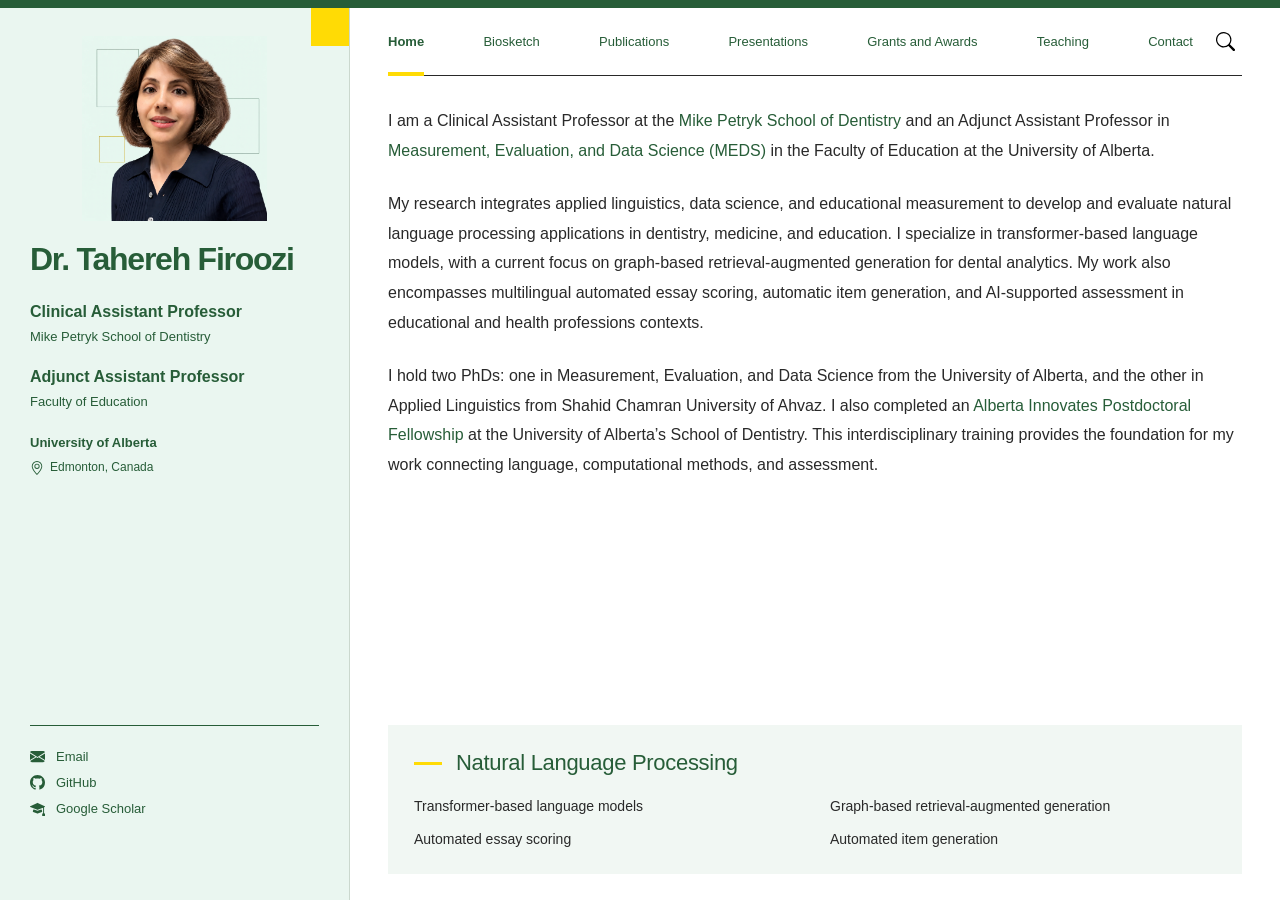
==== index.html @ 253fff88 "Match homepage biography typography to Biosketch and remove NLP abbreviation" ====
<!doctype html><html lang="en-CA"><head><meta charset="utf-8"><meta name="viewport" content="width=device-width, initial-scale=1"><title>Home | Dr. Tahereh Firoozi</title><meta name="description" content="Dr. Tahereh Firoozi researches natural language processing, language models, and educational measurement in dentistry, medicine, and education."><meta name="theme-color" content="#164c48"><meta property="og:type" content="website"><meta property="og:title" content="Home | Dr. Tahereh Firoozi"><meta property="og:description" content="Dr. Tahereh Firoozi researches natural language processing, language models, and educational measurement in dentistry, medicine, and education."><link rel="icon" type="image/svg+xml" href="assets/favicon.svg"><link rel="stylesheet" href="assets/home-bauhaus.css?v=11"><script defer src="assets/home.js?v=6"></script><script type="application/ld+json">{"@context": "https://schema.org", "@type": "Person", "name": "Tahereh Firoozi", "honorificPrefix": "Dr.", "jobTitle": ["Clinical Assistant Professor", "Adjunct Assistant Professor"], "affiliation": {"@type": "CollegeOrUniversity", "name": "University of Alberta"}, "email": "tahereh.firoozi@ualberta.ca", "knowsAbout": ["Natural language processing", "Educational measurement", "Applied linguistics", "Graph-based retrieval-augmented generation", "Automated essay scoring", "Automatic item generation"]}</script></head><body><a class="skip" href="#main">Skip to main content</a><div class="page"><aside class="profile" aria-label="Faculty profile"><div class="profile-main"><img class="portrait" src="assets/portrait-geometric.webp" alt="Portrait of Dr. Tahereh Firoozi"><div class="identity"><h1>Dr. Tahereh Firoozi</h1><div class="positions sidebar-roles"><div class="position-group"><strong class="position-title">Clinical Assistant Professor</strong><div class="position-detail">Mike Petryk School of Dentistry</div></div><div class="position-group"><strong class="position-title">Adjunct Assistant Professor</strong><div class="position-detail">Faculty of Education</div></div><div class="position-university">University of Alberta</div><div class="position-location" style="display:flex;align-items:center;gap:6px;font-size:.8em;font-weight:400;margin-top:8px"><img src="assets/location.svg?v=2" width="14" height="14" alt="" aria-hidden="true"><div>Edmonton, Canada</div></div></div></div></div><nav class="sidebar-contacts" aria-label="Contact and academic profiles"><a href="mailto:tahereh.firoozi@ualberta.ca"><img src="assets/envelope-fill.svg?v=2" alt=""><span>Email</span></a><a href="https://github.com/Tahereh-Firoozi"><img src="assets/github.svg?v=2" alt=""><span>GitHub</span></a><a href="https://scholar.google.com/citations?hl=en&amp;user=uJerP4AAAAAJ"><img src="assets/mortarboard-fill.svg?v=2" alt=""><span>Google Scholar</span></a></nav></aside><div class="content"><header class="header"><button class="menu" aria-controls="main-nav" aria-expanded="false">Menu</button><nav class="navigation" id="main-nav" aria-label="Main navigation"><a href="index.html" aria-current="page">Home</a><a href="biosketch.html">Biosketch</a><a href="publications.html">Publications</a><a href="presentations.html">Presentations</a><a href="grants-awards.html">Grants and Awards</a><a href="teaching.html">Teaching</a><a href="contact.html">Contact</a></nav><button class="search-toggle" aria-label="Search this website" aria-controls="search-panel" aria-expanded="false"><img src="assets/search.svg" alt=""></button></header><section class="search-panel" id="search-panel" hidden><label for="site-search">Search this website</label><input id="site-search" type="search" placeholder="Search publications, teaching, and more" autocomplete="off"><p class="search-status" role="status"></p><ul class="search-results"></ul></section><main class="intro" id="main" tabindex="-1"><p>I am a Clinical Assistant Professor at the <a href="https://www.ualberta.ca/en/school-of-dentistry/index.html">Mike Petryk School of Dentistry</a> and an Adjunct Assistant Professor in <a href="https://www.ualberta.ca/en/education/programs/graduate-programs/measurement-evaluation-and-data-science.html">Measurement, Evaluation, and Data Science (MEDS)</a> in the Faculty of Education at the University of Alberta.</p><p>My research integrates applied linguistics, data science, and educational measurement to develop and evaluate natural language processing applications in dentistry, medicine, and education. I specialize in transformer-based language models, with a current focus on graph-based retrieval-augmented generation for dental analytics. My work also encompasses multilingual automated essay scoring, automatic item generation, and AI-supported assessment in educational and health professions contexts.</p><p>I hold two PhDs: one in Measurement, Evaluation, and Data Science from the University of Alberta, and the other in Applied Linguistics from Shahid Chamran University of Ahvaz. I also completed an <a href="https://albertainnovates.ca/projects/postdoctoral-fellowships-recipients/">Alberta Innovates Postdoctoral Fellowship</a> at the University of Alberta’s School of Dentistry. This interdisciplinary training provides the foundation for my work connecting language, computational methods, and assessment.</p></main><section class="research-focus" aria-labelledby="research-focus-title"><h2 id="research-focus-title">Natural Language Processing</h2><ul class="focus-keywords"><li>Transformer-based language models</li><li>Graph-based retrieval-augmented generation</li><li>Automated essay scoring</li><li>Automated item generation</li></ul></section></div></div></body></html>
---- assets/home-bauhaus.css ----
:root{color-scheme:light;--site-font:Aptos,Arial,sans-serif;--green:#275d38;--gold:#ffdb05;--ink:#292929;--sage:#eaf6f0;--paper:#fafbf8;--line:#cbd8ce}
*{box-sizing:border-box}body{margin:0;background:var(--paper);color:var(--ink);font-family:var(--site-font)}button,input{font-family:var(--site-font)}a{color:var(--green);text-decoration:none}a:hover{color:var(--green)}a:focus-visible,button:focus-visible,input:focus-visible{outline:2px solid var(--green);outline-offset:5px}button{cursor:pointer}[hidden]{display:none!important}.skip{position:absolute;top:-100px;left:20px;background:white;padding:12px;z-index:10}.skip:focus{top:10px}
.page{display:grid;grid-template-columns:280px minmax(0,1fr);min-height:100svh;border-top:8px solid var(--green)}
.profile{position:relative;display:flex;flex-direction:column;background:var(--sage);padding:28px 30px 25px;border-right:1px solid var(--line)}
.profile::before{content:'';position:absolute;top:0;right:0;width:38px;height:38px;background:var(--gold)}
.portrait{display:block;width:min(100%,24svh,185px);height:auto;aspect-ratio:1;object-fit:cover;border-radius:0;margin:0 auto 22px}
.identity h1{font-size:32px;line-height:1.03;letter-spacing:-1.25px;font-weight:600;margin:0 0 25px;color:var(--green)}
.sidebar-roles{font-size:16px;line-height:1.4}.position-group{margin-bottom:19px}.position-title{display:block;font-size:16px;font-weight:600}.position-detail{font-size:13px;margin-top:5px}.position-university{font-size:13px;margin-top:23px}.position-location{font-size:12px!important;margin-top:7px!important}
.sidebar-contacts{display:flex;flex-direction:column;gap:11px;margin-top:22px;padding-top:18px;border-top:1px solid var(--green)}.sidebar-contacts a{display:flex;align-items:center;gap:11px;width:fit-content;text-decoration:none;font-size:13px}.sidebar-contacts a:hover{text-decoration:none}.sidebar-contacts img{width:15px;height:15px}
.content{min-width:0;padding:0 38px 26px;display:flex;flex-direction:column;position:relative;background:#fff}
.header{display:flex;gap:16px;align-items:center;min-height:68px;border-bottom:1px solid var(--ink)}.navigation{display:flex;flex:1;gap:17px;justify-content:space-between;align-items:stretch;align-self:stretch}.navigation a{display:flex;align-items:center;position:relative;text-decoration:none;font-size:13px;white-space:nowrap}.navigation a[aria-current]{font-weight:600}.navigation a[aria-current]::after{content:'';position:absolute;left:0;right:0;bottom:-1px;height:4px;background:var(--gold)}.navigation a:hover{color:var(--green)}.navigation a:not([aria-current]):hover::after{content:'';position:absolute;left:0;right:0;bottom:-1px;height:2px;background:var(--green)}.search-toggle{background:none;border:0;padding:7px}.search-toggle img{display:block;width:19px;height:19px}.menu{display:none}
.intro{padding:30px 0 26px;font-size:17px;font-weight:400;line-height:1.55;letter-spacing:0}.intro p{margin:0 0 21px}.intro p:last-child{margin-bottom:0}.intro a{font-weight:400;text-decoration-color:#809887}
.research-focus{display:grid;grid-template-columns:minmax(215px,.9fr) minmax(0,1.4fr);grid-template-rows:auto 1fr;margin-top:auto;border:1px solid var(--green);position:relative}
.focus-label{grid-column:1;margin:0;background:var(--green);color:#fff;font-size:10px;letter-spacing:.13em;text-transform:uppercase;padding:20px 22px 10px}
.research-focus h2{grid-column:1;grid-row:2;margin:0;padding:0 22px 26px;background:var(--green);color:#fff;font-size:25px;line-height:1.14;font-weight:500;letter-spacing:-.5px;position:relative}
.research-focus h2::after{content:'';position:absolute;right:12px;bottom:12px;height:9px;width:9px;border-radius:50%;background:var(--gold)}
.focus-keywords{grid-column:2;grid-row:1/3;display:grid;grid-template-columns:1fr 1fr;list-style:none;margin:0;padding:0;background:#fff}
.focus-keywords li{font-size:13px;line-height:1.4;padding:34px 17px 15px;position:relative;border-bottom:1px solid var(--line)}.focus-keywords li:nth-child(odd){border-right:1px solid var(--line)}.focus-keywords li:nth-last-child(-n+2){border-bottom:0}.focus-keywords li::before{content:'';position:absolute;left:17px;top:16px;width:8px;height:8px;background:var(--green)}.focus-keywords li:nth-child(2)::before{background:var(--gold);border-radius:50%}.focus-keywords li:nth-child(3)::before{background:transparent;border:2px solid var(--green);border-radius:50%}.focus-keywords li:nth-child(4)::before{background:var(--gold)}
.search-panel{position:absolute;left:38px;right:38px;top:68px;z-index:5;background:white;border:1px solid var(--line);padding:20px;box-shadow:0 8px 20px #0001;max-height:65svh;overflow:auto}.search-panel label{display:block;margin-bottom:10px}.search-panel input{width:100%;font-size:16px;padding:10px;border:1px solid var(--green)}.search-status,.search-results{font-size:14px;line-height:1.6}
@media(min-width:1450px){.page{grid-template-columns:320px minmax(0,1fr)}.profile{padding:38px}.identity h1{font-size:37px}.content{padding-left:54px;padding-right:54px}.intro{padding-top:42px;font-size:18px;max-width:1100px}.research-focus{min-height:185px}.position-title{font-size:18px}.position-detail,.position-university{font-size:14px}.sidebar-contacts a{font-size:14px}}
@media(min-width:701px) and (max-height:740px){.profile{padding-top:22px}.portrait{width:min(100%,21svh);margin-bottom:18px}.identity h1{font-size:29px;margin-bottom:20px}.position-group{margin-bottom:15px}.position-university{margin-top:17px}.sidebar-contacts{margin-top:17px;padding-top:15px;gap:9px}.intro{padding-top:22px;padding-bottom:22px;font-size:16px;line-height:1.5}.intro p{margin-bottom:17px}.focus-label{padding-top:16px}.research-focus h2{font-size:23px}.focus-keywords li{padding-top:29px;padding-bottom:12px}.focus-keywords li::before{top:13px}}
@media(min-width:701px) and (max-width:1100px){.page{grid-template-columns:245px minmax(0,1fr)}.profile{padding-left:24px;padding-right:24px}.content{padding-left:25px;padding-right:25px}.navigation{gap:7px;flex-wrap:wrap;align-content:center;justify-content:flex-start;padding:9px 0}.navigation a{font-size:12px;padding:5px}.header{gap:8px}.research-focus{grid-template-columns:.8fr 1.2fr}.focus-label{padding-left:15px}.research-focus h2{padding-left:15px;font-size:21px}.focus-keywords li{font-size:12px;padding-left:12px;padding-right:10px}.focus-keywords li::before{left:12px}.intro{font-size:15px}.search-panel{left:25px;right:25px}}
@media(max-width:700px){.page{grid-template-columns:1fr;border-top-width:6px}.profile{display:grid;grid-template-columns:95px 1fr;gap:20px;padding:24px;border-right:0;border-bottom:1px solid var(--line)}.profile::before{width:22px;height:22px}.portrait{width:95px;margin:0;align-self:start}.identity h1{font-size:28px;line-height:1.08;margin-bottom:18px;letter-spacing:-.8px}.position-title{font-size:15px}.position-detail{font-size:13px}.position-group{margin-bottom:14px}.position-university{margin-top:14px}.sidebar-contacts{grid-column:1/-1;flex-direction:row;flex-wrap:wrap;margin-top:0;padding-top:15px;gap:15px 22px}.content{padding:0 24px 28px}.header{min-height:55px;flex-wrap:wrap;justify-content:space-between}.menu{display:block;font:inherit;font-size:14px;border:0;padding:16px 0;background:none}.navigation{order:3;flex-basis:100%;flex-direction:column;gap:0;padding-bottom:12px}.navigation a{font-size:15px;padding:10px 0}.navigation a[aria-current]::after{right:auto;width:36px}.js .navigation{display:none}.js .navigation.open{display:flex}.intro{font-size:16px;line-height:1.65;padding:27px 0}.intro p{margin-bottom:22px}.research-focus{grid-template-columns:1fr}.focus-label{grid-column:1;grid-row:1;padding:18px 20px 8px}.research-focus h2{grid-column:1;grid-row:2;padding:0 20px 22px;font-size:25px}.focus-keywords{grid-column:1;grid-row:3}.focus-keywords li{font-size:13px;min-height:85px}.search-panel{left:24px;right:24px;top:55px}}
@media(prefers-reduced-motion:no-preference){a{transition:color .15s ease}.sidebar-contacts a:hover img{transform:translateX(2px)}.sidebar-contacts img{transition:transform .15s ease}}

/* Wider profile column and more breathing room above contact links. */
@media(min-width:701px){.page{grid-template-columns:350px minmax(0,1fr)}.identity h1{white-space:nowrap}.sidebar-contacts{margin-top:46px;padding-top:20px}}
@media(min-width:1450px){.page{grid-template-columns:390px minmax(0,1fr)}}
@media(min-width:701px) and (max-width:1100px){.page{grid-template-columns:330px minmax(0,1fr)}.identity h1{font-size:29px}.content{padding-left:22px;padding-right:22px}.navigation{gap:5px}}
@media(max-width:700px){.sidebar-contacts{margin-top:12px;padding-top:20px}}

/* Short entrance animations keep the academic text easy to read. */
@media(prefers-reduced-motion:no-preference){
 @keyframes soft-arrival{from{opacity:0;transform:translateY(9px)}to{opacity:1;transform:translateY(0)}}
 @keyframes shape-arrival{from{opacity:0;transform:rotate(-90deg) scale(.7)}to{opacity:1;transform:rotate(0) scale(1)}}
 .portrait{animation:soft-arrival .65s ease-out both}
 .identity{animation:soft-arrival .6s ease-out .08s both}
 .sidebar-contacts{animation:soft-arrival .6s ease-out .16s both}
 .intro{animation:soft-arrival .65s ease-out .12s both}
 .profile::before{animation:shape-arrival .8s ease-out .15s both}
 .research-focus{animation:soft-arrival .65s ease-out .22s both}
 .focus-keywords li{animation:soft-arrival .5s ease-out both}
 .focus-keywords li:nth-child(1){animation-delay:.30s}
 .focus-keywords li:nth-child(2){animation-delay:.38s}
 .focus-keywords li:nth-child(3){animation-delay:.46s}
 .focus-keywords li:nth-child(4){animation-delay:.54s}
 .sidebar-contacts a,.navigation a,.search-toggle{transition:color .18s ease,background-color .18s ease,translate .18s ease}
 .sidebar-contacts a:hover,.sidebar-contacts a:focus-visible{translate:3px 0}
 .search-toggle:hover,.search-toggle:focus-visible{background:var(--sage)}
 .focus-keywords li{transition:background-color .25s ease}
 .focus-keywords li:hover{background:#f0f6f1}
 .focus-keywords li::before{transition:transform .3s ease}
 .focus-keywords li:hover::before{transform:rotate(90deg) scale(1.2)}
}
@media(prefers-reduced-motion:reduce){*,*::before,*::after{animation:none!important;transition:none!important}}

/* Match Biosketch biography typography at every screen size. */
.intro{font-family:var(--site-font);font-size:16px;font-weight:400;color:var(--ink);letter-spacing:0;-webkit-font-smoothing:antialiased}
.intro p{font-size:16px;font-weight:400;line-height:1.85;letter-spacing:0;color:var(--ink);margin-bottom:24px}
.intro p:last-child{margin-bottom:0}
@media(max-width:760px){.intro p{line-height:1.8}}

/* Align contacts with the research panel using shared desktop grid rows. */
.position-university{font-weight:700;color:var(--green)}
.profile-main{display:contents}
@media(min-width:701px){
 .page{grid-template-rows:auto minmax(min-content,1fr) auto}
 .profile,.content{grid-row:1/4;display:grid;grid-template-rows:subgrid}
 .profile{grid-column:1;padding-bottom:26px}
 .content{grid-column:2}
 .profile-main{display:block;grid-row:1/3;padding-bottom:28px}
 .sidebar-contacts{grid-row:3;align-self:start;margin-top:0;padding-top:0;border-top:0}
 .header{grid-row:1}
 .intro{grid-row:2}
 .research-focus{grid-row:3;margin-top:0}
}

/* Unified sidebar color and aligned contact separator/heading. */
.profile{color:var(--green)}
@media(min-width:701px){
 .page{--focus-label-height:44px}
 .research-focus{grid-template-rows:var(--focus-label-height) 1fr}
 .focus-label{line-height:14px}
 .sidebar-contacts{border-top:1px solid var(--green);padding-top:var(--focus-label-height)}
}
@media(min-width:701px) and (max-height:740px){
 .page{--focus-label-height:40px}
}

/* Open, minimalist research focus section. */
.research-focus{
 display:block;min-height:0;border:0;background:#f1f7f3;padding:24px 26px;
}
.research-focus h2{
 display:flex;align-items:center;gap:14px;margin:0 0 18px;padding:0;
 background:none;color:var(--green);font-size:22px;line-height:1.3;
 font-weight:500;letter-spacing:-.3px;
}
.research-focus h2::before{
 content:"";display:block;width:28px;height:3px;flex:0 0 28px;background:var(--gold);
}
.research-focus h2::after,.focus-keywords li::before{content:none}
.focus-keywords{
 display:grid;grid-template-columns:1fr 1fr;gap:12px 30px;padding:0;margin:0;background:none;
}
.focus-keywords li,.focus-keywords li:nth-child(odd){
 padding:0;min-height:0;border:0;font-size:14px;font-weight:400;
 line-height:1.5;color:var(--ink);background:none;animation:none;
}
.focus-keywords li:hover{background:none}
@media(min-width:701px){.sidebar-contacts{padding-top:23px}}
@media(max-width:700px){
 .research-focus{padding:22px 20px}
 .research-focus h2{font-size:21px;gap:12px}
 .focus-keywords{gap:12px 20px}
}
@media(max-width:480px){.focus-keywords{grid-template-columns:1fr}}
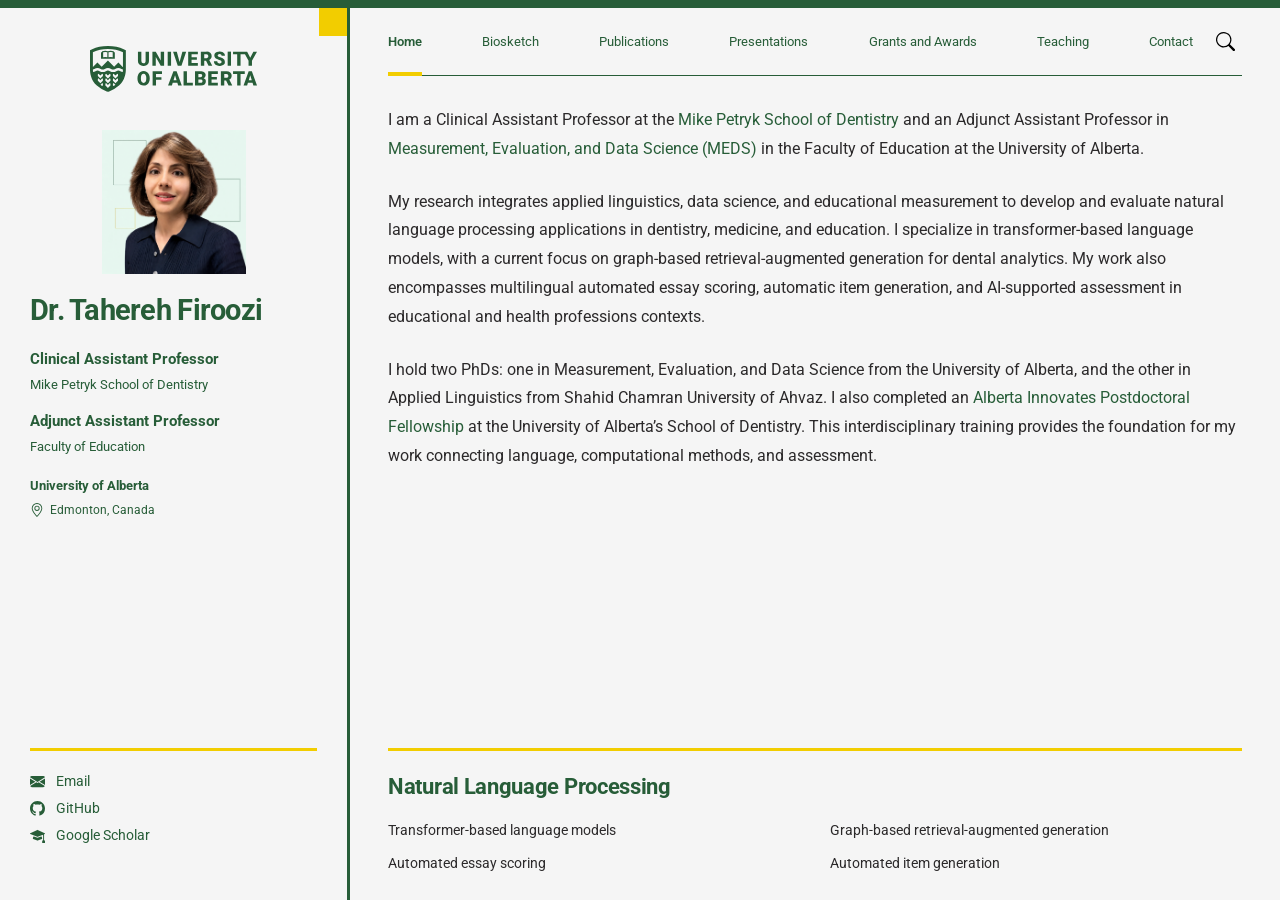
==== commit 8807c520: "Align all pages with U of A 2025/26 visual identity while preserving Bauhaus layout" ====
--- a/index.html
+++ b/index.html
@@ -1 +1 @@
-<!doctype html><html lang="en-CA"><head><meta charset="utf-8"><meta name="viewport" content="width=device-width, initial-scale=1"><title>Home | Dr. Tahereh Firoozi</title><meta name="description" content="Dr. Tahereh Firoozi researches natural language processing, language models, and educational measurement in dentistry, medicine, and education."><meta name="theme-color" content="#164c48"><meta property="og:type" content="website"><meta property="og:title" content="Home | Dr. Tahereh Firoozi"><meta property="og:description" content="Dr. Tahereh Firoozi researches natural language processing, language models, and educational measurement in dentistry, medicine, and education."><link rel="icon" type="image/svg+xml" href="assets/favicon.svg"><link rel="stylesheet" href="assets/home-bauhaus.css?v=11"><script defer src="assets/home.js?v=6"></script><script type="application/ld+json">{"@context": "https://schema.org", "@type": "Person", "name": "Tahereh Firoozi", "honorificPrefix": "Dr.", "jobTitle": ["Clinical Assistant Professor", "Adjunct Assistant Professor"], "affiliation": {"@type": "CollegeOrUniversity", "name": "University of Alberta"}, "email": "tahereh.firoozi@ualberta.ca", "knowsAbout": ["Natural language processing", "Educational measurement", "Applied linguistics", "Graph-based retrieval-augmented generation", "Automated essay scoring", "Automatic item generation"]}</script></head><body><a class="skip" href="#main">Skip to main content</a><div class="page"><aside class="profile" aria-label="Faculty profile"><div class="profile-main"><img class="portrait" src="assets/portrait-geometric.webp" alt="Portrait of Dr. Tahereh Firoozi"><div class="identity"><h1>Dr. Tahereh Firoozi</h1><div class="positions sidebar-roles"><div class="position-group"><strong class="position-title">Clinical Assistant Professor</strong><div class="position-detail">Mike Petryk School of Dentistry</div></div><div class="position-group"><strong class="position-title">Adjunct Assistant Professor</strong><div class="position-detail">Faculty of Education</div></div><div class="position-university">University of Alberta</div><div class="position-location" style="display:flex;align-items:center;gap:6px;font-size:.8em;font-weight:400;margin-top:8px"><img src="assets/location.svg?v=2" width="14" height="14" alt="" aria-hidden="true"><div>Edmonton, Canada</div></div></div></div></div><nav class="sidebar-contacts" aria-label="Contact and academic profiles"><a href="mailto:tahereh.firoozi@ualberta.ca"><img src="assets/envelope-fill.svg?v=2" alt=""><span>Email</span></a><a href="https://github.com/Tahereh-Firoozi"><img src="assets/github.svg?v=2" alt=""><span>GitHub</span></a><a href="https://scholar.google.com/citations?hl=en&amp;user=uJerP4AAAAAJ"><img src="assets/mortarboard-fill.svg?v=2" alt=""><span>Google Scholar</span></a></nav></aside><div class="content"><header class="header"><button class="menu" aria-controls="main-nav" aria-expanded="false">Menu</button><nav class="navigation" id="main-nav" aria-label="Main navigation"><a href="index.html" aria-current="page">Home</a><a href="biosketch.html">Biosketch</a><a href="publications.html">Publications</a><a href="presentations.html">Presentations</a><a href="grants-awards.html">Grants and Awards</a><a href="teaching.html">Teaching</a><a href="contact.html">Contact</a></nav><button class="search-toggle" aria-label="Search this website" aria-controls="search-panel" aria-expanded="false"><img src="assets/search.svg" alt=""></button></header><section class="search-panel" id="search-panel" hidden><label for="site-search">Search this website</label><input id="site-search" type="search" placeholder="Search publications, teaching, and more" autocomplete="off"><p class="search-status" role="status"></p><ul class="search-results"></ul></section><main class="intro" id="main" tabindex="-1"><p>I am a Clinical Assistant Professor at the <a href="https://www.ualberta.ca/en/school-of-dentistry/index.html">Mike Petryk School of Dentistry</a> and an Adjunct Assistant Professor in <a href="https://www.ualberta.ca/en/education/programs/graduate-programs/measurement-evaluation-and-data-science.html">Measurement, Evaluation, and Data Science (MEDS)</a> in the Faculty of Education at the University of Alberta.</p><p>My research integrates applied linguistics, data science, and educational measurement to develop and evaluate natural language processing applications in dentistry, medicine, and education. I specialize in transformer-based language models, with a current focus on graph-based retrieval-augmented generation for dental analytics. My work also encompasses multilingual automated essay scoring, automatic item generation, and AI-supported assessment in educational and health professions contexts.</p><p>I hold two PhDs: one in Measurement, Evaluation, and Data Science from the University of Alberta, and the other in Applied Linguistics from Shahid Chamran University of Ahvaz. I also completed an <a href="https://albertainnovates.ca/projects/postdoctoral-fellowships-recipients/">Alberta Innovates Postdoctoral Fellowship</a> at the University of Alberta’s School of Dentistry. This interdisciplinary training provides the foundation for my work connecting language, computational methods, and assessment.</p></main><section class="research-focus" aria-labelledby="research-focus-title"><h2 id="research-focus-title">Natural Language Processing</h2><ul class="focus-keywords"><li>Transformer-based language models</li><li>Graph-based retrieval-augmented generation</li><li>Automated essay scoring</li><li>Automated item generation</li></ul></section></div></div></body></html>+<!doctype html><html lang="en-CA"><head><meta charset="utf-8"><meta name="viewport" content="width=device-width, initial-scale=1"><title>Home | Dr. Tahereh Firoozi</title><meta name="description" content="Dr. Tahereh Firoozi researches natural language processing, language models, and educational measurement in dentistry, medicine, and education."><meta name="theme-color" content="#275D38"><meta property="og:type" content="website"><meta property="og:title" content="Home | Dr. Tahereh Firoozi"><meta property="og:description" content="Dr. Tahereh Firoozi researches natural language processing, language models, and educational measurement in dentistry, medicine, and education."><link rel="icon" type="image/svg+xml" href="assets/favicon.svg"><link rel="stylesheet" href="assets/home-bauhaus.css?v=12"><script defer src="assets/home.js?v=6"></script><script type="application/ld+json">{"@context": "https://schema.org", "@type": "Person", "name": "Tahereh Firoozi", "honorificPrefix": "Dr.", "jobTitle": ["Clinical Assistant Professor", "Adjunct Assistant Professor"], "affiliation": {"@type": "CollegeOrUniversity", "name": "University of Alberta"}, "email": "tahereh.firoozi@ualberta.ca", "knowsAbout": ["Natural language processing", "Educational measurement", "Applied linguistics", "Graph-based retrieval-augmented generation", "Automated essay scoring", "Automatic item generation"]}</script><link rel="stylesheet" href="assets/typography.css?v=2"><link rel="stylesheet" href="assets/accents.css?v=1"><link rel="preload" href="assets/fonts/roboto-400.woff2" as="font" type="font/woff2" crossorigin><link rel="stylesheet" href="assets/ualberta-brand.css?v=1"></head><body><a class="skip" href="#main">Skip to main content</a><div class="page"><aside class="profile" aria-label="Faculty profile"><div class="profile-main"><a class="university-mark" href="https://www.ualberta.ca/en/index.html" aria-label="University of Alberta"><img src="assets/ualberta-logo-green.svg" width="168" height="46" alt="University of Alberta"></a><img class="portrait" src="assets/portrait-geometric.webp" alt="Portrait of Dr. Tahereh Firoozi"><div class="identity"><h1>Dr. Tahereh Firoozi</h1><div class="positions sidebar-roles"><div class="position-group"><strong class="position-title">Clinical Assistant Professor</strong><div class="position-detail">Mike Petryk School of Dentistry</div></div><div class="position-group"><strong class="position-title">Adjunct Assistant Professor</strong><div class="position-detail">Faculty of Education</div></div><div class="position-university">University of Alberta</div><div class="position-location" style="display:flex;align-items:center;gap:6px;font-size:.8em;font-weight:400;margin-top:8px"><img src="assets/location.svg?v=2" width="14" height="14" alt="" aria-hidden="true"><div>Edmonton, Canada</div></div></div></div></div><nav class="sidebar-contacts" aria-label="Contact and academic profiles"><a href="mailto:tahereh.firoozi@ualberta.ca"><img src="assets/envelope-fill.svg?v=2" alt=""><span>Email</span></a><a href="https://github.com/Tahereh-Firoozi"><img src="assets/github.svg?v=2" alt=""><span>GitHub</span></a><a href="https://scholar.google.com/citations?hl=en&amp;user=uJerP4AAAAAJ"><img src="assets/mortarboard-fill.svg?v=2" alt=""><span>Google Scholar</span></a></nav></aside><div class="content"><header class="header"><button class="menu" aria-controls="main-nav" aria-expanded="false">Menu</button><nav class="navigation" id="main-nav" aria-label="Main navigation"><a href="index.html" aria-current="page">Home</a><a href="biosketch.html">Biosketch</a><a href="publications.html">Publications</a><a href="presentations.html">Presentations</a><a href="grants-awards.html">Grants and Awards</a><a href="teaching.html">Teaching</a><a href="contact.html">Contact</a></nav><button class="search-toggle" aria-label="Search this website" aria-controls="search-panel" aria-expanded="false"><img src="assets/search.svg" alt=""></button></header><section class="search-panel" id="search-panel" hidden><label for="site-search">Search this website</label><input id="site-search" type="search" placeholder="Search publications, teaching, and more" autocomplete="off"><p class="search-status" role="status"></p><ul class="search-results"></ul></section><main class="intro" id="main" tabindex="-1"><p>I am a Clinical Assistant Professor at the <a href="https://www.ualberta.ca/en/school-of-dentistry/index.html">Mike Petryk School of Dentistry</a> and an Adjunct Assistant Professor in <a href="https://www.ualberta.ca/en/education/programs/graduate-programs/measurement-evaluation-and-data-science.html">Measurement, Evaluation, and Data Science (MEDS)</a> in the Faculty of Education at the University of Alberta.</p><p>My research integrates applied linguistics, data science, and educational measurement to develop and evaluate natural language processing applications in dentistry, medicine, and education. I specialize in transformer-based language models, with a current focus on graph-based retrieval-augmented generation for dental analytics. My work also encompasses multilingual automated essay scoring, automatic item generation, and AI-supported assessment in educational and health professions contexts.</p><p>I hold two PhDs: one in Measurement, Evaluation, and Data Science from the University of Alberta, and the other in Applied Linguistics from Shahid Chamran University of Ahvaz. I also completed an <a href="https://albertainnovates.ca/projects/postdoctoral-fellowships-recipients/">Alberta Innovates Postdoctoral Fellowship</a> at the University of Alberta’s School of Dentistry. This interdisciplinary training provides the foundation for my work connecting language, computational methods, and assessment.</p></main><section class="research-focus" aria-labelledby="research-focus-title"><h2 id="research-focus-title">Natural Language Processing</h2><ul class="focus-keywords"><li>Transformer-based language models</li><li>Graph-based retrieval-augmented generation</li><li>Automated essay scoring</li><li>Automated item generation</li></ul></section></div></div></body></html>
--- a/assets/home-bauhaus.css
+++ b/assets/home-bauhaus.css
@@ -1,5 +1,5 @@
-:root{color-scheme:light;--site-font:Aptos,Arial,sans-serif;--green:#275d38;--gold:#ffdb05;--ink:#292929;--sage:#eaf6f0;--paper:#fafbf8;--line:#cbd8ce}
-*{box-sizing:border-box}body{margin:0;background:var(--paper);color:var(--ink);font-family:var(--site-font)}button,input{font-family:var(--site-font)}a{color:var(--green);text-decoration:none}a:hover{color:var(--green)}a:focus-visible,button:focus-visible,input:focus-visible{outline:2px solid var(--green);outline-offset:5px}button{cursor:pointer}[hidden]{display:none!important}.skip{position:absolute;top:-100px;left:20px;background:white;padding:12px;z-index:10}.skip:focus{top:10px}
+:root{color-scheme:light;--site-font:Aptos,Arial,sans-serif;--green:#275d38;--gold:#F2CD00;--ink:#2B292A;--sage:#F5F5F5;--paper:#F5F5F5;--line:#b6b6b6}
+*{box-sizing:border-box}body{margin:0;background:var(--paper);color:var(--ink);font-family:var(--site-font)}button,input{font-family:var(--site-font)}a{color:var(--green);text-decoration:none}a:hover{color:var(--green)}a:focus-visible,button:focus-visible,input:focus-visible{outline:2px solid var(--green);outline-offset:5px}button{cursor:pointer}[hidden]{display:none!important}.skip{position:absolute;top:-100px;left:20px;background:#F5F5F5;padding:12px;z-index:10}.skip:focus{top:10px}
 .page{display:grid;grid-template-columns:280px minmax(0,1fr);min-height:100svh;border-top:8px solid var(--green)}
 .profile{position:relative;display:flex;flex-direction:column;background:var(--sage);padding:28px 30px 25px;border-right:1px solid var(--line)}
 .profile::before{content:'';position:absolute;top:0;right:0;width:38px;height:38px;background:var(--gold)}
@@ -7,16 +7,16 @@
 .identity h1{font-size:32px;line-height:1.03;letter-spacing:-1.25px;font-weight:600;margin:0 0 25px;color:var(--green)}
 .sidebar-roles{font-size:16px;line-height:1.4}.position-group{margin-bottom:19px}.position-title{display:block;font-size:16px;font-weight:600}.position-detail{font-size:13px;margin-top:5px}.position-university{font-size:13px;margin-top:23px}.position-location{font-size:12px!important;margin-top:7px!important}
 .sidebar-contacts{display:flex;flex-direction:column;gap:11px;margin-top:22px;padding-top:18px;border-top:1px solid var(--green)}.sidebar-contacts a{display:flex;align-items:center;gap:11px;width:fit-content;text-decoration:none;font-size:13px}.sidebar-contacts a:hover{text-decoration:none}.sidebar-contacts img{width:15px;height:15px}
-.content{min-width:0;padding:0 38px 26px;display:flex;flex-direction:column;position:relative;background:#fff}
-.header{display:flex;gap:16px;align-items:center;min-height:68px;border-bottom:1px solid var(--ink)}.navigation{display:flex;flex:1;gap:17px;justify-content:space-between;align-items:stretch;align-self:stretch}.navigation a{display:flex;align-items:center;position:relative;text-decoration:none;font-size:13px;white-space:nowrap}.navigation a[aria-current]{font-weight:600}.navigation a[aria-current]::after{content:'';position:absolute;left:0;right:0;bottom:-1px;height:4px;background:var(--gold)}.navigation a:hover{color:var(--green)}.navigation a:not([aria-current]):hover::after{content:'';position:absolute;left:0;right:0;bottom:-1px;height:2px;background:var(--green)}.search-toggle{background:none;border:0;padding:7px}.search-toggle img{display:block;width:19px;height:19px}.menu{display:none}
+.content{min-width:0;padding:0 38px 26px;display:flex;flex-direction:column;position:relative;background:#F5F5F5}
+.header{display:flex;gap:16px;align-items:center;min-height:68px;border-bottom:1px solid var(--ink)}.navigation{display:flex;flex:1;gap:17px;justify-content:space-between;align-items:stretch;align-self:stretch}.navigation a{display:flex;align-items:center;position:relative;text-decoration:none;font-size:13px;#F5F5F5-space:nowrap}.navigation a[aria-current]{font-weight:600}.navigation a[aria-current]::after{content:'';position:absolute;left:0;right:0;bottom:-1px;height:4px;background:var(--gold)}.navigation a:hover{color:var(--green)}.navigation a:not([aria-current]):hover::after{content:'';position:absolute;left:0;right:0;bottom:-1px;height:2px;background:var(--green)}.search-toggle{background:none;border:0;padding:7px}.search-toggle img{display:block;width:19px;height:19px}.menu{display:none}
 .intro{padding:30px 0 26px;font-size:17px;font-weight:400;line-height:1.55;letter-spacing:0}.intro p{margin:0 0 21px}.intro p:last-child{margin-bottom:0}.intro a{font-weight:400;text-decoration-color:#809887}
 .research-focus{display:grid;grid-template-columns:minmax(215px,.9fr) minmax(0,1.4fr);grid-template-rows:auto 1fr;margin-top:auto;border:1px solid var(--green);position:relative}
-.focus-label{grid-column:1;margin:0;background:var(--green);color:#fff;font-size:10px;letter-spacing:.13em;text-transform:uppercase;padding:20px 22px 10px}
-.research-focus h2{grid-column:1;grid-row:2;margin:0;padding:0 22px 26px;background:var(--green);color:#fff;font-size:25px;line-height:1.14;font-weight:500;letter-spacing:-.5px;position:relative}
+.focus-label{grid-column:1;margin:0;background:var(--green);color:#F5F5F5;font-size:10px;letter-spacing:.13em;text-transform:uppercase;padding:20px 22px 10px}
+.research-focus h2{grid-column:1;grid-row:2;margin:0;padding:0 22px 26px;background:var(--green);color:#F5F5F5;font-size:25px;line-height:1.14;font-weight:500;letter-spacing:-.5px;position:relative}
 .research-focus h2::after{content:'';position:absolute;right:12px;bottom:12px;height:9px;width:9px;border-radius:50%;background:var(--gold)}
-.focus-keywords{grid-column:2;grid-row:1/3;display:grid;grid-template-columns:1fr 1fr;list-style:none;margin:0;padding:0;background:#fff}
+.focus-keywords{grid-column:2;grid-row:1/3;display:grid;grid-template-columns:1fr 1fr;list-style:none;margin:0;padding:0;background:#F5F5F5}
 .focus-keywords li{font-size:13px;line-height:1.4;padding:34px 17px 15px;position:relative;border-bottom:1px solid var(--line)}.focus-keywords li:nth-child(odd){border-right:1px solid var(--line)}.focus-keywords li:nth-last-child(-n+2){border-bottom:0}.focus-keywords li::before{content:'';position:absolute;left:17px;top:16px;width:8px;height:8px;background:var(--green)}.focus-keywords li:nth-child(2)::before{background:var(--gold);border-radius:50%}.focus-keywords li:nth-child(3)::before{background:transparent;border:2px solid var(--green);border-radius:50%}.focus-keywords li:nth-child(4)::before{background:var(--gold)}
-.search-panel{position:absolute;left:38px;right:38px;top:68px;z-index:5;background:white;border:1px solid var(--line);padding:20px;box-shadow:0 8px 20px #0001;max-height:65svh;overflow:auto}.search-panel label{display:block;margin-bottom:10px}.search-panel input{width:100%;font-size:16px;padding:10px;border:1px solid var(--green)}.search-status,.search-results{font-size:14px;line-height:1.6}
+.search-panel{position:absolute;left:38px;right:38px;top:68px;z-index:5;background:#F5F5F5;border:1px solid var(--line);padding:20px;box-shadow:0 8px 20px #0001;max-height:65svh;overflow:auto}.search-panel label{display:block;margin-bottom:10px}.search-panel input{width:100%;font-size:16px;padding:10px;border:1px solid var(--green)}.search-status,.search-results{font-size:14px;line-height:1.6}
 @media(min-width:1450px){.page{grid-template-columns:320px minmax(0,1fr)}.profile{padding:38px}.identity h1{font-size:37px}.content{padding-left:54px;padding-right:54px}.intro{padding-top:42px;font-size:18px;max-width:1100px}.research-focus{min-height:185px}.position-title{font-size:18px}.position-detail,.position-university{font-size:14px}.sidebar-contacts a{font-size:14px}}
 @media(min-width:701px) and (max-height:740px){.profile{padding-top:22px}.portrait{width:min(100%,21svh);margin-bottom:18px}.identity h1{font-size:29px;margin-bottom:20px}.position-group{margin-bottom:15px}.position-university{margin-top:17px}.sidebar-contacts{margin-top:17px;padding-top:15px;gap:9px}.intro{padding-top:22px;padding-bottom:22px;font-size:16px;line-height:1.5}.intro p{margin-bottom:17px}.focus-label{padding-top:16px}.research-focus h2{font-size:23px}.focus-keywords li{padding-top:29px;padding-bottom:12px}.focus-keywords li::before{top:13px}}
 @media(min-width:701px) and (max-width:1100px){.page{grid-template-columns:245px minmax(0,1fr)}.profile{padding-left:24px;padding-right:24px}.content{padding-left:25px;padding-right:25px}.navigation{gap:7px;flex-wrap:wrap;align-content:center;justify-content:flex-start;padding:9px 0}.navigation a{font-size:12px;padding:5px}.header{gap:8px}.research-focus{grid-template-columns:.8fr 1.2fr}.focus-label{padding-left:15px}.research-focus h2{padding-left:15px;font-size:21px}.focus-keywords li{font-size:12px;padding-left:12px;padding-right:10px}.focus-keywords li::before{left:12px}.intro{font-size:15px}.search-panel{left:25px;right:25px}}
@@ -24,7 +24,7 @@
 @media(prefers-reduced-motion:no-preference){a{transition:color .15s ease}.sidebar-contacts a:hover img{transform:translateX(2px)}.sidebar-contacts img{transition:transform .15s ease}}
 
 /* Wider profile column and more breathing room above contact links. */
-@media(min-width:701px){.page{grid-template-columns:350px minmax(0,1fr)}.identity h1{white-space:nowrap}.sidebar-contacts{margin-top:46px;padding-top:20px}}
+@media(min-width:701px){.page{grid-template-columns:350px minmax(0,1fr)}.identity h1{#F5F5F5-space:nowrap}.sidebar-contacts{margin-top:46px;padding-top:20px}}
 @media(min-width:1450px){.page{grid-template-columns:390px minmax(0,1fr)}}
 @media(min-width:701px) and (max-width:1100px){.page{grid-template-columns:330px minmax(0,1fr)}.identity h1{font-size:29px}.content{padding-left:22px;padding-right:22px}.navigation{gap:5px}}
 @media(max-width:700px){.sidebar-contacts{margin-top:12px;padding-top:20px}}
@@ -48,7 +48,7 @@
  .sidebar-contacts a:hover,.sidebar-contacts a:focus-visible{translate:3px 0}
  .search-toggle:hover,.search-toggle:focus-visible{background:var(--sage)}
  .focus-keywords li{transition:background-color .25s ease}
- .focus-keywords li:hover{background:#f0f6f1}
+ .focus-keywords li:hover{background:#F5F5F5}
  .focus-keywords li::before{transition:transform .3s ease}
  .focus-keywords li:hover::before{transform:rotate(90deg) scale(1.2)}
 }
@@ -89,7 +89,7 @@
 
 /* Open, minimalist research focus section. */
 .research-focus{
- display:block;min-height:0;border:0;background:#f1f7f3;padding:24px 26px;
+ display:block;min-height:0;border:0;background:#F5F5F5;padding:24px 26px;
 }
 .research-focus h2{
  display:flex;align-items:center;gap:14px;margin:0 0 18px;padding:0;
--- a/assets/typography.css
+++ b/assets/typography.css
@@ -0,0 +1,9 @@
+@font-face{font-family:Roboto;font-style:italic;font-weight:400;font-display:swap;src:url("fonts/roboto-400-italic.woff2") format("woff2")}
+@font-face{font-family:Roboto;font-style:normal;font-weight:400;font-display:swap;src:url("fonts/roboto-400.woff2") format("woff2")}
+@font-face{font-family:Roboto;font-style:normal;font-weight:500;font-display:swap;src:url("fonts/roboto-500.woff2") format("woff2")}
+@font-face{font-family:Roboto;font-style:normal;font-weight:600;font-display:swap;src:url("fonts/roboto-600.woff2") format("woff2")}
+@font-face{font-family:Roboto;font-style:normal;font-weight:700;font-display:swap;src:url("fonts/roboto-700.woff2") format("woff2")}
+@font-face{font-family:Roboto;font-style:normal;font-weight:900;font-display:swap;src:url("fonts/roboto-900.woff2") format("woff2")}
+:root{--site-font:Roboto,Arial,sans-serif}
+html body,body *,body *::before,body *::after{font-family:var(--site-font)!important}
+body{-webkit-font-smoothing:antialiased}
--- a/assets/accents.css
+++ b/assets/accents.css
@@ -0,0 +1,21 @@
+/* Geometric page accents: a quiet turn on arrival, without moving content. */
+.profile::before,.page-intro::after,.brand-monogram::after{
+ transform-origin:center;
+ pointer-events:none;
+}
+@media(prefers-reduced-motion:no-preference){
+ @keyframes accent-turn{
+  0%,12%{transform:rotate(0deg) scale(1)}
+  38%{transform:rotate(90deg) scale(.68);border-radius:18%}
+  62%{transform:rotate(180deg) scale(.68);border-radius:18%}
+  88%,100%{transform:rotate(180deg) scale(1);border-radius:0}
+ }
+ .profile::before,.page-intro::after{animation:accent-turn 4.8s ease-in-out both}
+ .brand-monogram::after{animation:accent-turn 4.8s ease-in-out both}
+}
+@media(prefers-reduced-motion:reduce){
+ .profile::before,.page-intro::after,.brand-monogram::after{animation:none!important;transform:none}
+}
+@media print{
+ .profile::before,.page-intro::after,.brand-monogram::after{animation:none!important;transform:none}
+}
--- a/assets/ualberta-brand.css
+++ b/assets/ualberta-brand.css
@@ -0,0 +1,128 @@
+/* University of Alberta 2025/26 identity, in the established Bauhaus layout. */
+:root{--site-font:Roboto,Arial,sans-serif;--green:#275D38;--accent:#275D38;--gold:#F2CD00;--ink:#2B292A;--text:#2B292A;--muted:#2B292A;--paper:#F5F5F5;--white:#F5F5F5;--sage:#F5F5F5;--soft:#F5F5F5;--accent-light:#F5F5F5;--line:#b6b6b6}
+body,.content,.site-header{background:var(--paper);color:var(--ink)}
+a{color:var(--green)}
+a:focus-visible,button:focus-visible,input:focus-visible,select:focus-visible{outline:2px solid var(--green);outline-offset:4px}
+h1,h2,h3{letter-spacing:-.02em}
+.university-mark{display:block;flex-shrink:0;width:max-content;line-height:0}
+.university-mark img{display:block;width:168px;height:auto;max-width:none;object-fit:contain;animation:none!important;transform:none!important;filter:none!important}
+.profile{background:var(--paper);border-right:3px solid var(--green);padding-top:38px}
+.profile-main>.university-mark{margin:0 auto 38px}
+.profile::before{width:28px;height:28px}
+.portrait{width:144px;margin-bottom:20px}
+.identity h1{font-size:29px;line-height:1.14;letter-spacing:-.025em;font-weight:700;margin-bottom:22px}
+.position-title{font-weight:700;font-size:15px}
+.position-detail{font-size:13px;line-height:1.5}
+.position-group{margin-bottom:17px}
+.position-university{margin-top:20px;font-size:13px}
+.profile-main{padding-bottom:28px}
+.intro{padding-top:30px;padding-bottom:30px}
+.intro p,.prose p,.prose p.prose-lead{font-size:16px;font-weight:400;line-height:1.8;letter-spacing:0;color:var(--ink)}
+.intro p{margin-bottom:24px}
+.intro p:last-child{margin-bottom:0}
+.intro a,.prose a{color:var(--green);font-weight:400}
+.intro a:hover,.prose a:hover{box-shadow:0 2px 0 var(--gold)}
+.header{border-bottom:1px solid var(--green)}
+.navigation a{font-size:13px;color:var(--green)}
+.research-focus{background:var(--paper);border-top:3px solid var(--gold);padding:22px 0 0}
+.research-focus h2{font-size:22px;font-weight:700;margin-bottom:18px}
+.research-focus h2::before{display:none}
+.focus-keywords{gap:12px 30px}
+.focus-keywords li{font-size:14px;line-height:1.5;color:var(--ink)}
+.sidebar-contacts{border-top:3px solid var(--gold)}
+.sidebar-contacts a{font-size:14px}
+.search-panel{background:var(--paper);box-shadow:none;border:2px solid var(--green)}
+.search-panel input,.filter-field input,.filter-field select{background:var(--paper)}
+
+/* The logo has its own clear-space area, separate from the personal name and navigation. */
+.top-rule{height:6px;background:var(--green)}
+.header-inner{min-height:128px;gap:40px;align-items:center}
+.header-inner>.university-mark{margin:38px 0 38px 38px}
+.site-identity{flex:1;min-width:0;display:flex;flex-direction:column;gap:14px;padding:18px 0}
+.brand{width:fit-content}
+.brand-name{font-size:18px;font-weight:700;letter-spacing:-.02em;color:var(--green)}
+.main-nav{gap:22px;align-self:stretch}
+.main-nav a{font-size:13px;color:var(--green);min-height:38px}
+.main-nav a[aria-current=page]{font-weight:700}
+.main-nav a[aria-current=page]::after{background:var(--gold);height:3px}
+.page-intro{background:var(--green);border:0;margin:32px 0 40px;padding:30px 36px 32px}
+.page-intro h1{color:var(--paper);font-size:44px;font-weight:700;line-height:1.12;letter-spacing:-.025em;margin-bottom:0}
+.page-intro>p{color:var(--paper);font-size:16px;line-height:1.6;margin-top:16px}
+.page-intro::after{background:var(--gold);width:30px;height:30px}
+.section-heading h2{font-size:28px;font-weight:700}
+.bio-aside{background:var(--paper);border-top:3px solid var(--gold);border-left:1px solid var(--line);padding:24px}
+.timeline-date,.eyebrow{color:var(--green)}
+.timeline h3{font-weight:700;font-size:15px}
+.timeline p{color:var(--ink);font-size:14px}
+.filterbar{background:var(--paper);border:1px solid var(--line);border-top:3px solid var(--green);padding:20px}
+.filter-field>span{font-size:12px;color:var(--ink)}
+.filter-field input,.filter-field select{font-size:14px;border-color:var(--green)}
+.year-group{border-top-color:var(--green)}
+.year-label{font-weight:700;color:var(--green)}
+.record h3{font-size:22px;line-height:1.4;font-weight:500}
+.authors,.venue{font-size:14px;color:var(--ink)}
+.badge{background:var(--paper);color:var(--green);border:1px solid var(--green);font-size:11px}
+.badge-status{background:var(--gold);border-color:var(--gold);color:var(--ink)}
+.jump-links a{background:var(--paper);border:1px solid var(--green);border-radius:0;color:var(--green);font-size:14px}
+.jump-links a:hover{background:var(--gold);color:var(--ink)}
+.course-card{background:var(--paper);border:1px solid var(--line);border-top:3px solid var(--green)}
+.course-card:nth-child(even){border-top-color:var(--gold)}
+.course-card h3,.workshop h3{font-weight:500;font-size:23px;line-height:1.35}
+.course-meta{font-size:13px;color:var(--ink)}
+.course-card>p,.workshop>p:last-child{font-size:15px;line-height:1.7}
+.grant-body h3{font-size:22px;font-weight:500}
+.grant-amount,.award-amount{font-size:13px;font-weight:400;color:var(--green)}
+.contact-card{background:var(--paper);border:1px solid var(--line);border-top:3px solid var(--gold)}
+.contact-grid h2{font-weight:700}
+.contact-send{border-radius:0}
+.contact-send:hover{background:var(--gold);color:var(--ink)}
+.contact-profiles>div{font-size:15px}
+.contact-roles p{font-size:14px;color:var(--ink)}
+.button{background:var(--green);color:var(--paper);border-color:var(--green)}
+.button:hover{background:var(--gold);color:var(--ink);border-color:var(--gold)}
+.button-secondary{background:var(--paper);color:var(--green)}
+.site-footer{background:var(--paper);border-top:3px solid var(--green)}
+.footer-inner{padding-top:28px;padding-bottom:28px}
+.footer-name{font-weight:700;color:var(--green);font-size:20px}
+.footer-bottom,.footer-inner p{color:var(--ink);font-size:12px}
+.footer-bottom{border-top:1px solid var(--line)}
+
+@media(min-width:701px){.sidebar-contacts{padding-top:22px}.profile-main{padding-bottom:26px}}
+@media(min-width:1450px){.identity h1{font-size:32px}.portrait{width:160px}.intro{max-width:1100px}.profile{padding-top:38px}}
+@media(min-width:701px) and (max-height:760px){
+ .profile{padding-top:38px}.profile-main>.university-mark{margin-bottom:38px}
+ .portrait{width:116px;margin-bottom:16px}.identity h1{font-size:27px;margin-bottom:18px}
+ .position-group{margin-bottom:14px}.position-university{margin-top:16px}
+ .intro{padding-top:24px;padding-bottom:24px}.intro p{line-height:1.8;margin-bottom:20px}
+}
+@media(max-width:1100px){
+ .header-inner{gap:38px}.header-inner>.university-mark{margin-left:38px}
+ .main-nav{gap:14px}.main-nav a{font-size:12px}.brand-name{font-size:17px}
+ .identity h1{font-size:27px}
+}
+@media(max-width:1000px){
+ .header-inner{min-height:0;flex-wrap:nowrap;padding:0;gap:38px}
+ .site-identity{display:grid;grid-template-columns:1fr auto;align-items:center;gap:12px}
+ .main-nav{grid-column:1/-1;flex-basis:auto;padding:12px 0 0;gap:8px 22px}
+ .main-nav a{font-size:14px}.menu-toggle{font-size:13px}
+}
+@media(max-width:760px){
+ .page-intro{padding:24px;margin:24px 0 30px}.page-intro h1{font-size:36px}
+ .page-intro::after{width:22px;height:22px}.page-intro>p{font-size:15px}
+ .header-inner{gap:12px;flex-wrap:wrap;padding-bottom:12px}
+ .header-inner>.university-mark{margin:34px 34px 34px}.university-mark img{width:148px}
+ .site-identity{flex-basis:100%;padding:0}.brand-name{font-size:17px}
+ .bio-aside{border-left:0;padding:24px 0}.intro p,.prose p,.prose p.prose-lead{line-height:1.8}
+ .record h3{font-size:21px}.course-card h3{font-size:22px}
+}
+@media(max-width:700px){
+ .profile{grid-template-columns:95px minmax(0,1fr);padding:34px 24px 24px;gap:22px;border-right:0;border-bottom:3px solid var(--green)}
+ .profile-main>.university-mark{grid-column:1/-1;margin:0 auto 12px}
+ .profile .university-mark img{width:148px}
+ .profile::before{width:22px;height:22px}
+ .portrait{width:95px;margin:0}.identity h1{font-size:26px;white-space:normal;margin-bottom:18px}
+ .sidebar-contacts{margin-top:0;padding-top:18px;gap:16px 22px}
+ .intro{padding:26px 0}.research-focus{padding:22px 0 0}
+ .research-focus h2{font-size:21px}.focus-keywords li{font-size:14px}
+}
+@media print{.page-intro{background:none;padding:0}.page-intro h1,.page-intro>p{color:#2B292A}.university-mark{display:none}}
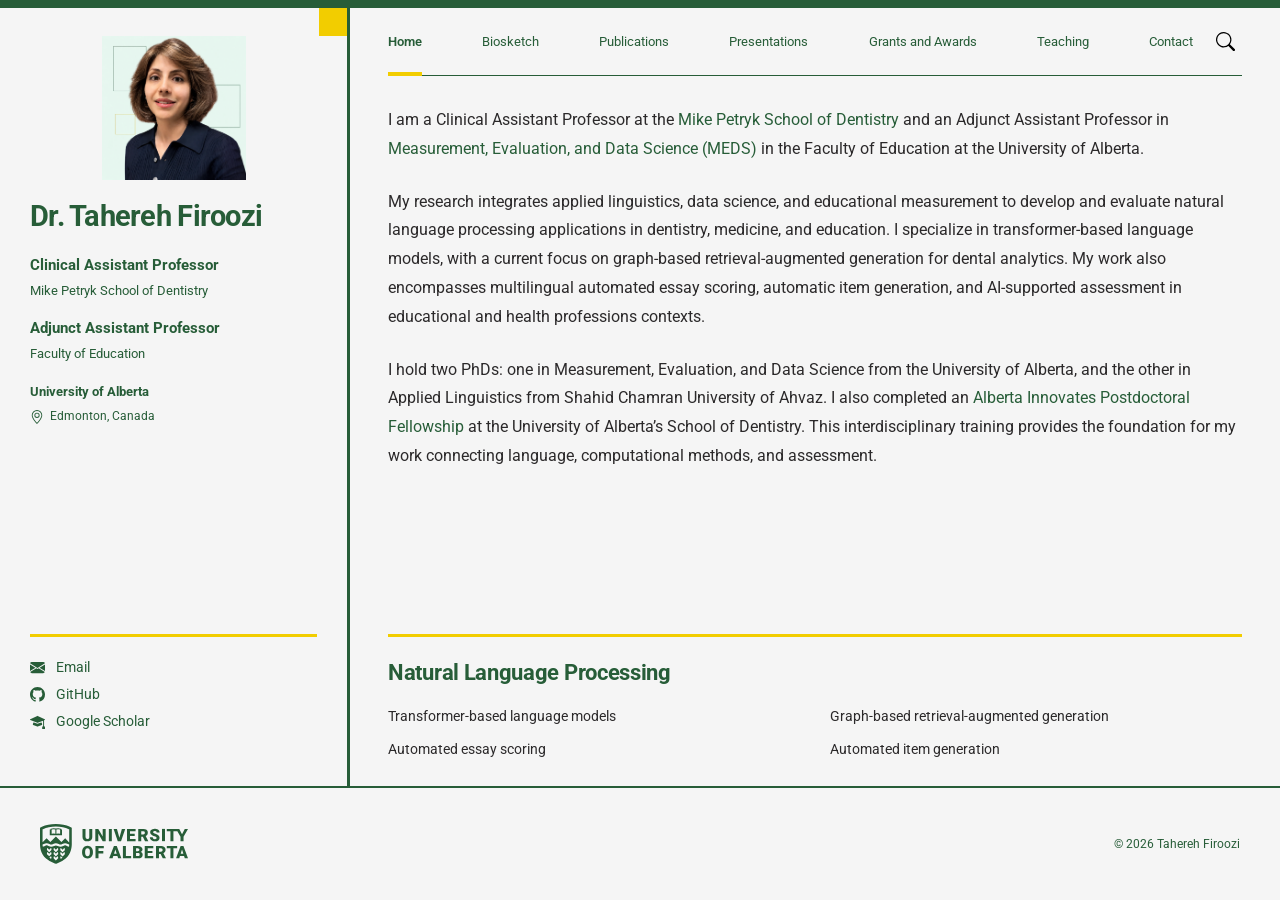
==== commit 916960eb: "Move university logo into shared footer and add linked book chapter covers" ====
--- a/index.html
+++ b/index.html
@@ -1 +1 @@
-<!doctype html><html lang="en-CA"><head><meta charset="utf-8"><meta name="viewport" content="width=device-width, initial-scale=1"><title>Home | Dr. Tahereh Firoozi</title><meta name="description" content="Dr. Tahereh Firoozi researches natural language processing, language models, and educational measurement in dentistry, medicine, and education."><meta name="theme-color" content="#275D38"><meta property="og:type" content="website"><meta property="og:title" content="Home | Dr. Tahereh Firoozi"><meta property="og:description" content="Dr. Tahereh Firoozi researches natural language processing, language models, and educational measurement in dentistry, medicine, and education."><link rel="icon" type="image/svg+xml" href="assets/favicon.svg"><link rel="stylesheet" href="assets/home-bauhaus.css?v=12"><script defer src="assets/home.js?v=6"></script><script type="application/ld+json">{"@context": "https://schema.org", "@type": "Person", "name": "Tahereh Firoozi", "honorificPrefix": "Dr.", "jobTitle": ["Clinical Assistant Professor", "Adjunct Assistant Professor"], "affiliation": {"@type": "CollegeOrUniversity", "name": "University of Alberta"}, "email": "tahereh.firoozi@ualberta.ca", "knowsAbout": ["Natural language processing", "Educational measurement", "Applied linguistics", "Graph-based retrieval-augmented generation", "Automated essay scoring", "Automatic item generation"]}</script><link rel="stylesheet" href="assets/typography.css?v=2"><link rel="stylesheet" href="assets/accents.css?v=1"><link rel="preload" href="assets/fonts/roboto-400.woff2" as="font" type="font/woff2" crossorigin><link rel="stylesheet" href="assets/ualberta-brand.css?v=1"></head><body><a class="skip" href="#main">Skip to main content</a><div class="page"><aside class="profile" aria-label="Faculty profile"><div class="profile-main"><a class="university-mark" href="https://www.ualberta.ca/en/index.html" aria-label="University of Alberta"><img src="assets/ualberta-logo-green.svg" width="168" height="46" alt="University of Alberta"></a><img class="portrait" src="assets/portrait-geometric.webp" alt="Portrait of Dr. Tahereh Firoozi"><div class="identity"><h1>Dr. Tahereh Firoozi</h1><div class="positions sidebar-roles"><div class="position-group"><strong class="position-title">Clinical Assistant Professor</strong><div class="position-detail">Mike Petryk School of Dentistry</div></div><div class="position-group"><strong class="position-title">Adjunct Assistant Professor</strong><div class="position-detail">Faculty of Education</div></div><div class="position-university">University of Alberta</div><div class="position-location" style="display:flex;align-items:center;gap:6px;font-size:.8em;font-weight:400;margin-top:8px"><img src="assets/location.svg?v=2" width="14" height="14" alt="" aria-hidden="true"><div>Edmonton, Canada</div></div></div></div></div><nav class="sidebar-contacts" aria-label="Contact and academic profiles"><a href="mailto:tahereh.firoozi@ualberta.ca"><img src="assets/envelope-fill.svg?v=2" alt=""><span>Email</span></a><a href="https://github.com/Tahereh-Firoozi"><img src="assets/github.svg?v=2" alt=""><span>GitHub</span></a><a href="https://scholar.google.com/citations?hl=en&amp;user=uJerP4AAAAAJ"><img src="assets/mortarboard-fill.svg?v=2" alt=""><span>Google Scholar</span></a></nav></aside><div class="content"><header class="header"><button class="menu" aria-controls="main-nav" aria-expanded="false">Menu</button><nav class="navigation" id="main-nav" aria-label="Main navigation"><a href="index.html" aria-current="page">Home</a><a href="biosketch.html">Biosketch</a><a href="publications.html">Publications</a><a href="presentations.html">Presentations</a><a href="grants-awards.html">Grants and Awards</a><a href="teaching.html">Teaching</a><a href="contact.html">Contact</a></nav><button class="search-toggle" aria-label="Search this website" aria-controls="search-panel" aria-expanded="false"><img src="assets/search.svg" alt=""></button></header><section class="search-panel" id="search-panel" hidden><label for="site-search">Search this website</label><input id="site-search" type="search" placeholder="Search publications, teaching, and more" autocomplete="off"><p class="search-status" role="status"></p><ul class="search-results"></ul></section><main class="intro" id="main" tabindex="-1"><p>I am a Clinical Assistant Professor at the <a href="https://www.ualberta.ca/en/school-of-dentistry/index.html">Mike Petryk School of Dentistry</a> and an Adjunct Assistant Professor in <a href="https://www.ualberta.ca/en/education/programs/graduate-programs/measurement-evaluation-and-data-science.html">Measurement, Evaluation, and Data Science (MEDS)</a> in the Faculty of Education at the University of Alberta.</p><p>My research integrates applied linguistics, data science, and educational measurement to develop and evaluate natural language processing applications in dentistry, medicine, and education. I specialize in transformer-based language models, with a current focus on graph-based retrieval-augmented generation for dental analytics. My work also encompasses multilingual automated essay scoring, automatic item generation, and AI-supported assessment in educational and health professions contexts.</p><p>I hold two PhDs: one in Measurement, Evaluation, and Data Science from the University of Alberta, and the other in Applied Linguistics from Shahid Chamran University of Ahvaz. I also completed an <a href="https://albertainnovates.ca/projects/postdoctoral-fellowships-recipients/">Alberta Innovates Postdoctoral Fellowship</a> at the University of Alberta’s School of Dentistry. This interdisciplinary training provides the foundation for my work connecting language, computational methods, and assessment.</p></main><section class="research-focus" aria-labelledby="research-focus-title"><h2 id="research-focus-title">Natural Language Processing</h2><ul class="focus-keywords"><li>Transformer-based language models</li><li>Graph-based retrieval-augmented generation</li><li>Automated essay scoring</li><li>Automated item generation</li></ul></section></div></div></body></html>+<!doctype html><html lang="en-CA"><head><meta charset="utf-8"><meta name="viewport" content="width=device-width, initial-scale=1"><title>Home | Dr. Tahereh Firoozi</title><meta name="description" content="Dr. Tahereh Firoozi researches natural language processing, language models, and educational measurement in dentistry, medicine, and education."><meta name="theme-color" content="#275D38"><meta property="og:type" content="website"><meta property="og:title" content="Home | Dr. Tahereh Firoozi"><meta property="og:description" content="Dr. Tahereh Firoozi researches natural language processing, language models, and educational measurement in dentistry, medicine, and education."><link rel="icon" type="image/svg+xml" href="assets/favicon.svg"><link rel="stylesheet" href="assets/home-bauhaus.css?v=12"><script defer src="assets/home.js?v=6"></script><script type="application/ld+json">{"@context": "https://schema.org", "@type": "Person", "name": "Tahereh Firoozi", "honorificPrefix": "Dr.", "jobTitle": ["Clinical Assistant Professor", "Adjunct Assistant Professor"], "affiliation": {"@type": "CollegeOrUniversity", "name": "University of Alberta"}, "email": "tahereh.firoozi@ualberta.ca", "knowsAbout": ["Natural language processing", "Educational measurement", "Applied linguistics", "Graph-based retrieval-augmented generation", "Automated essay scoring", "Automatic item generation"]}</script><link rel="stylesheet" href="assets/typography.css?v=2"><link rel="stylesheet" href="assets/accents.css?v=1"><link rel="preload" href="assets/fonts/roboto-400.woff2" as="font" type="font/woff2" crossorigin><link rel="stylesheet" href="assets/ualberta-brand.css?v=2"></head><body><a class="skip" href="#main">Skip to main content</a><div class="page"><aside class="profile" aria-label="Faculty profile"><div class="profile-main"><img class="portrait" src="assets/portrait-geometric.webp" alt="Portrait of Dr. Tahereh Firoozi"><div class="identity"><h1>Dr. Tahereh Firoozi</h1><div class="positions sidebar-roles"><div class="position-group"><strong class="position-title">Clinical Assistant Professor</strong><div class="position-detail">Mike Petryk School of Dentistry</div></div><div class="position-group"><strong class="position-title">Adjunct Assistant Professor</strong><div class="position-detail">Faculty of Education</div></div><div class="position-university">University of Alberta</div><div class="position-location" style="display:flex;align-items:center;gap:6px;font-size:.8em;font-weight:400;margin-top:8px"><img src="assets/location.svg?v=2" width="14" height="14" alt="" aria-hidden="true"><div>Edmonton, Canada</div></div></div></div></div><nav class="sidebar-contacts" aria-label="Contact and academic profiles"><a href="mailto:tahereh.firoozi@ualberta.ca"><img src="assets/envelope-fill.svg?v=2" alt=""><span>Email</span></a><a href="https://github.com/Tahereh-Firoozi"><img src="assets/github.svg?v=2" alt=""><span>GitHub</span></a><a href="https://scholar.google.com/citations?hl=en&amp;user=uJerP4AAAAAJ"><img src="assets/mortarboard-fill.svg?v=2" alt=""><span>Google Scholar</span></a></nav></aside><div class="content"><header class="header"><button class="menu" aria-controls="main-nav" aria-expanded="false">Menu</button><nav class="navigation" id="main-nav" aria-label="Main navigation"><a href="index.html" aria-current="page">Home</a><a href="biosketch.html">Biosketch</a><a href="publications.html">Publications</a><a href="presentations.html">Presentations</a><a href="grants-awards.html">Grants and Awards</a><a href="teaching.html">Teaching</a><a href="contact.html">Contact</a></nav><button class="search-toggle" aria-label="Search this website" aria-controls="search-panel" aria-expanded="false"><img src="assets/search.svg" alt=""></button></header><section class="search-panel" id="search-panel" hidden><label for="site-search">Search this website</label><input id="site-search" type="search" placeholder="Search publications, teaching, and more" autocomplete="off"><p class="search-status" role="status"></p><ul class="search-results"></ul></section><main class="intro" id="main" tabindex="-1"><p>I am a Clinical Assistant Professor at the <a href="https://www.ualberta.ca/en/school-of-dentistry/index.html">Mike Petryk School of Dentistry</a> and an Adjunct Assistant Professor in <a href="https://www.ualberta.ca/en/education/programs/graduate-programs/measurement-evaluation-and-data-science.html">Measurement, Evaluation, and Data Science (MEDS)</a> in the Faculty of Education at the University of Alberta.</p><p>My research integrates applied linguistics, data science, and educational measurement to develop and evaluate natural language processing applications in dentistry, medicine, and education. I specialize in transformer-based language models, with a current focus on graph-based retrieval-augmented generation for dental analytics. My work also encompasses multilingual automated essay scoring, automatic item generation, and AI-supported assessment in educational and health professions contexts.</p><p>I hold two PhDs: one in Measurement, Evaluation, and Data Science from the University of Alberta, and the other in Applied Linguistics from Shahid Chamran University of Ahvaz. I also completed an <a href="https://albertainnovates.ca/projects/postdoctoral-fellowships-recipients/">Alberta Innovates Postdoctoral Fellowship</a> at the University of Alberta’s School of Dentistry. This interdisciplinary training provides the foundation for my work connecting language, computational methods, and assessment.</p></main><section class="research-focus" aria-labelledby="research-focus-title"><h2 id="research-focus-title">Natural Language Processing</h2><ul class="focus-keywords"><li>Transformer-based language models</li><li>Graph-based retrieval-augmented generation</li><li>Automated essay scoring</li><li>Automated item generation</li></ul></section></div></div><footer class="site-footer"><div class="footer-inner"><a class="university-mark" href="https://www.ualberta.ca/en/index.html" aria-label="University of Alberta"><img src="assets/ualberta-logo-green.svg" width="148" height="41" alt="University of Alberta"></a><p class="footer-copyright">© 2026 Tahereh Firoozi</p></div></footer></body></html>
--- a/assets/ualberta-brand.css
+++ b/assets/ualberta-brand.css
@@ -126,3 +126,25 @@
  .research-focus h2{font-size:21px}.focus-keywords li{font-size:14px}
 }
 @media print{.page-intro{background:none;padding:0}.page-intro h1,.page-intro>p{color:#2B292A}.university-mark{display:none}}
+
+/* A quiet, shared university footer; the official mark retains its clear space. */
+.site-header .header-inner{min-height:100px;gap:0}
+.site-header .site-identity{padding:22px 0;gap:12px}
+.site-footer{margin:0;background:var(--paper);border-top:2px solid var(--green)}
+.site-footer .footer-inner{box-sizing:border-box;display:flex;align-items:center;justify-content:space-between;gap:40px;max-width:1320px;min-height:112px;margin:0 auto;padding:34px 40px}
+.site-footer .university-mark{margin:0;flex:0 0 auto}
+.site-footer .university-mark img{width:148px;height:auto}
+.site-footer .footer-copyright{margin:0;font-size:12px;line-height:1.5;color:var(--green)}
+@media(min-width:701px){.page{min-height:calc(100svh - 114px)}.profile{padding-top:28px}}
+@media(max-width:700px){.site-footer .footer-inner{padding:34px;gap:34px;flex-wrap:wrap}.site-footer .footer-copyright{font-size:11px}.site-header .site-identity{padding:16px 0}.profile{padding-top:26px}}
+/* Book covers sit beside, rather than above, their chapter citations. */
+.publication.record-with-cover:not([hidden]){display:grid;grid-template-columns:112px minmax(0,1fr);gap:28px;align-items:start}
+.chapter-details{min-width:0}
+.book-cover{display:block;width:112px;line-height:0;border:0!important;transition:transform .18s ease;box-shadow:0 3px 10px #2b292a16}
+.book-cover img{display:block;width:100%;height:auto;max-height:174px;object-fit:contain}
+.book-cover:hover{transform:translateY(-3px)}
+.book-cover:focus-visible{outline:3px solid var(--green);outline-offset:6px}
+@media(max-width:600px){.publication.record-with-cover:not([hidden]){grid-template-columns:78px minmax(0,1fr);gap:18px}.book-cover{width:78px}.book-cover img{max-height:125px}}
+@media(prefers-reduced-motion:reduce){.book-cover{transition:none}.book-cover:hover{transform:none}}
+
+@media(min-width:1101px) and (max-height:760px){.intro{padding-top:14px;padding-bottom:14px}.content{padding-bottom:16px}.intro p{margin-bottom:18px}}
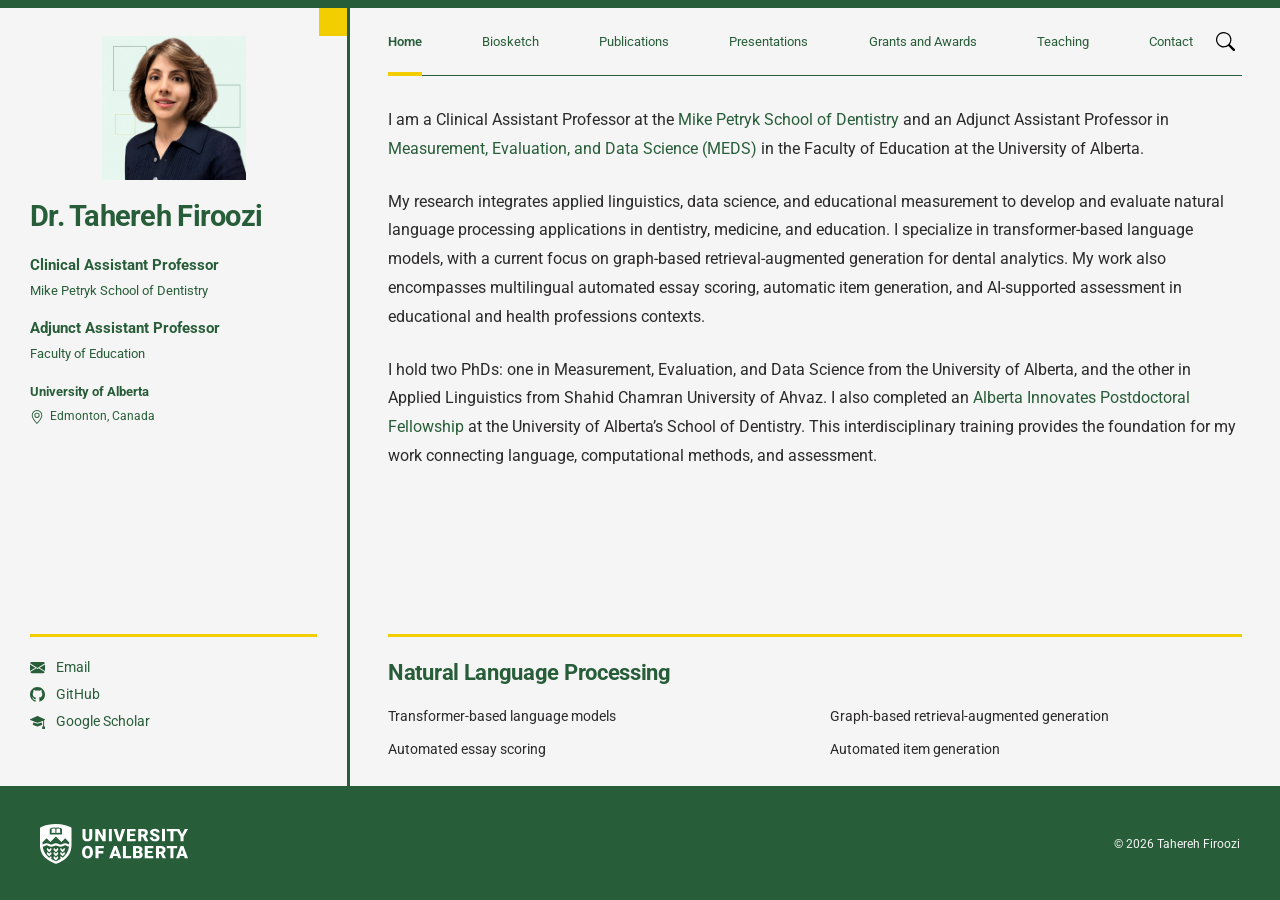
==== commit 8dd1bb12: "Use deep green footer and align book covers with publication page edge" ====
--- a/index.html
+++ b/index.html
@@ -1 +1 @@
-<!doctype html><html lang="en-CA"><head><meta charset="utf-8"><meta name="viewport" content="width=device-width, initial-scale=1"><title>Home | Dr. Tahereh Firoozi</title><meta name="description" content="Dr. Tahereh Firoozi researches natural language processing, language models, and educational measurement in dentistry, medicine, and education."><meta name="theme-color" content="#275D38"><meta property="og:type" content="website"><meta property="og:title" content="Home | Dr. Tahereh Firoozi"><meta property="og:description" content="Dr. Tahereh Firoozi researches natural language processing, language models, and educational measurement in dentistry, medicine, and education."><link rel="icon" type="image/svg+xml" href="assets/favicon.svg"><link rel="stylesheet" href="assets/home-bauhaus.css?v=12"><script defer src="assets/home.js?v=6"></script><script type="application/ld+json">{"@context": "https://schema.org", "@type": "Person", "name": "Tahereh Firoozi", "honorificPrefix": "Dr.", "jobTitle": ["Clinical Assistant Professor", "Adjunct Assistant Professor"], "affiliation": {"@type": "CollegeOrUniversity", "name": "University of Alberta"}, "email": "tahereh.firoozi@ualberta.ca", "knowsAbout": ["Natural language processing", "Educational measurement", "Applied linguistics", "Graph-based retrieval-augmented generation", "Automated essay scoring", "Automatic item generation"]}</script><link rel="stylesheet" href="assets/typography.css?v=2"><link rel="stylesheet" href="assets/accents.css?v=1"><link rel="preload" href="assets/fonts/roboto-400.woff2" as="font" type="font/woff2" crossorigin><link rel="stylesheet" href="assets/ualberta-brand.css?v=2"></head><body><a class="skip" href="#main">Skip to main content</a><div class="page"><aside class="profile" aria-label="Faculty profile"><div class="profile-main"><img class="portrait" src="assets/portrait-geometric.webp" alt="Portrait of Dr. Tahereh Firoozi"><div class="identity"><h1>Dr. Tahereh Firoozi</h1><div class="positions sidebar-roles"><div class="position-group"><strong class="position-title">Clinical Assistant Professor</strong><div class="position-detail">Mike Petryk School of Dentistry</div></div><div class="position-group"><strong class="position-title">Adjunct Assistant Professor</strong><div class="position-detail">Faculty of Education</div></div><div class="position-university">University of Alberta</div><div class="position-location" style="display:flex;align-items:center;gap:6px;font-size:.8em;font-weight:400;margin-top:8px"><img src="assets/location.svg?v=2" width="14" height="14" alt="" aria-hidden="true"><div>Edmonton, Canada</div></div></div></div></div><nav class="sidebar-contacts" aria-label="Contact and academic profiles"><a href="mailto:tahereh.firoozi@ualberta.ca"><img src="assets/envelope-fill.svg?v=2" alt=""><span>Email</span></a><a href="https://github.com/Tahereh-Firoozi"><img src="assets/github.svg?v=2" alt=""><span>GitHub</span></a><a href="https://scholar.google.com/citations?hl=en&amp;user=uJerP4AAAAAJ"><img src="assets/mortarboard-fill.svg?v=2" alt=""><span>Google Scholar</span></a></nav></aside><div class="content"><header class="header"><button class="menu" aria-controls="main-nav" aria-expanded="false">Menu</button><nav class="navigation" id="main-nav" aria-label="Main navigation"><a href="index.html" aria-current="page">Home</a><a href="biosketch.html">Biosketch</a><a href="publications.html">Publications</a><a href="presentations.html">Presentations</a><a href="grants-awards.html">Grants and Awards</a><a href="teaching.html">Teaching</a><a href="contact.html">Contact</a></nav><button class="search-toggle" aria-label="Search this website" aria-controls="search-panel" aria-expanded="false"><img src="assets/search.svg" alt=""></button></header><section class="search-panel" id="search-panel" hidden><label for="site-search">Search this website</label><input id="site-search" type="search" placeholder="Search publications, teaching, and more" autocomplete="off"><p class="search-status" role="status"></p><ul class="search-results"></ul></section><main class="intro" id="main" tabindex="-1"><p>I am a Clinical Assistant Professor at the <a href="https://www.ualberta.ca/en/school-of-dentistry/index.html">Mike Petryk School of Dentistry</a> and an Adjunct Assistant Professor in <a href="https://www.ualberta.ca/en/education/programs/graduate-programs/measurement-evaluation-and-data-science.html">Measurement, Evaluation, and Data Science (MEDS)</a> in the Faculty of Education at the University of Alberta.</p><p>My research integrates applied linguistics, data science, and educational measurement to develop and evaluate natural language processing applications in dentistry, medicine, and education. I specialize in transformer-based language models, with a current focus on graph-based retrieval-augmented generation for dental analytics. My work also encompasses multilingual automated essay scoring, automatic item generation, and AI-supported assessment in educational and health professions contexts.</p><p>I hold two PhDs: one in Measurement, Evaluation, and Data Science from the University of Alberta, and the other in Applied Linguistics from Shahid Chamran University of Ahvaz. I also completed an <a href="https://albertainnovates.ca/projects/postdoctoral-fellowships-recipients/">Alberta Innovates Postdoctoral Fellowship</a> at the University of Alberta’s School of Dentistry. This interdisciplinary training provides the foundation for my work connecting language, computational methods, and assessment.</p></main><section class="research-focus" aria-labelledby="research-focus-title"><h2 id="research-focus-title">Natural Language Processing</h2><ul class="focus-keywords"><li>Transformer-based language models</li><li>Graph-based retrieval-augmented generation</li><li>Automated essay scoring</li><li>Automated item generation</li></ul></section></div></div><footer class="site-footer"><div class="footer-inner"><a class="university-mark" href="https://www.ualberta.ca/en/index.html" aria-label="University of Alberta"><img src="assets/ualberta-logo-green.svg" width="148" height="41" alt="University of Alberta"></a><p class="footer-copyright">© 2026 Tahereh Firoozi</p></div></footer></body></html>+<!doctype html><html lang="en-CA"><head><meta charset="utf-8"><meta name="viewport" content="width=device-width, initial-scale=1"><title>Home | Dr. Tahereh Firoozi</title><meta name="description" content="Dr. Tahereh Firoozi researches natural language processing, language models, and educational measurement in dentistry, medicine, and education."><meta name="theme-color" content="#275D38"><meta property="og:type" content="website"><meta property="og:title" content="Home | Dr. Tahereh Firoozi"><meta property="og:description" content="Dr. Tahereh Firoozi researches natural language processing, language models, and educational measurement in dentistry, medicine, and education."><link rel="icon" type="image/svg+xml" href="assets/favicon.svg"><link rel="stylesheet" href="assets/home-bauhaus.css?v=12"><script defer src="assets/home.js?v=6"></script><script type="application/ld+json">{"@context": "https://schema.org", "@type": "Person", "name": "Tahereh Firoozi", "honorificPrefix": "Dr.", "jobTitle": ["Clinical Assistant Professor", "Adjunct Assistant Professor"], "affiliation": {"@type": "CollegeOrUniversity", "name": "University of Alberta"}, "email": "tahereh.firoozi@ualberta.ca", "knowsAbout": ["Natural language processing", "Educational measurement", "Applied linguistics", "Graph-based retrieval-augmented generation", "Automated essay scoring", "Automatic item generation"]}</script><link rel="stylesheet" href="assets/typography.css?v=2"><link rel="stylesheet" href="assets/accents.css?v=1"><link rel="preload" href="assets/fonts/roboto-400.woff2" as="font" type="font/woff2" crossorigin><link rel="stylesheet" href="assets/ualberta-brand.css?v=3"></head><body><a class="skip" href="#main">Skip to main content</a><div class="page"><aside class="profile" aria-label="Faculty profile"><div class="profile-main"><img class="portrait" src="assets/portrait-geometric.webp" alt="Portrait of Dr. Tahereh Firoozi"><div class="identity"><h1>Dr. Tahereh Firoozi</h1><div class="positions sidebar-roles"><div class="position-group"><strong class="position-title">Clinical Assistant Professor</strong><div class="position-detail">Mike Petryk School of Dentistry</div></div><div class="position-group"><strong class="position-title">Adjunct Assistant Professor</strong><div class="position-detail">Faculty of Education</div></div><div class="position-university">University of Alberta</div><div class="position-location" style="display:flex;align-items:center;gap:6px;font-size:.8em;font-weight:400;margin-top:8px"><img src="assets/location.svg?v=2" width="14" height="14" alt="" aria-hidden="true"><div>Edmonton, Canada</div></div></div></div></div><nav class="sidebar-contacts" aria-label="Contact and academic profiles"><a href="mailto:tahereh.firoozi@ualberta.ca"><img src="assets/envelope-fill.svg?v=2" alt=""><span>Email</span></a><a href="https://github.com/Tahereh-Firoozi"><img src="assets/github.svg?v=2" alt=""><span>GitHub</span></a><a href="https://scholar.google.com/citations?hl=en&amp;user=uJerP4AAAAAJ"><img src="assets/mortarboard-fill.svg?v=2" alt=""><span>Google Scholar</span></a></nav></aside><div class="content"><header class="header"><button class="menu" aria-controls="main-nav" aria-expanded="false">Menu</button><nav class="navigation" id="main-nav" aria-label="Main navigation"><a href="index.html" aria-current="page">Home</a><a href="biosketch.html">Biosketch</a><a href="publications.html">Publications</a><a href="presentations.html">Presentations</a><a href="grants-awards.html">Grants and Awards</a><a href="teaching.html">Teaching</a><a href="contact.html">Contact</a></nav><button class="search-toggle" aria-label="Search this website" aria-controls="search-panel" aria-expanded="false"><img src="assets/search.svg" alt=""></button></header><section class="search-panel" id="search-panel" hidden><label for="site-search">Search this website</label><input id="site-search" type="search" placeholder="Search publications, teaching, and more" autocomplete="off"><p class="search-status" role="status"></p><ul class="search-results"></ul></section><main class="intro" id="main" tabindex="-1"><p>I am a Clinical Assistant Professor at the <a href="https://www.ualberta.ca/en/school-of-dentistry/index.html">Mike Petryk School of Dentistry</a> and an Adjunct Assistant Professor in <a href="https://www.ualberta.ca/en/education/programs/graduate-programs/measurement-evaluation-and-data-science.html">Measurement, Evaluation, and Data Science (MEDS)</a> in the Faculty of Education at the University of Alberta.</p><p>My research integrates applied linguistics, data science, and educational measurement to develop and evaluate natural language processing applications in dentistry, medicine, and education. I specialize in transformer-based language models, with a current focus on graph-based retrieval-augmented generation for dental analytics. My work also encompasses multilingual automated essay scoring, automatic item generation, and AI-supported assessment in educational and health professions contexts.</p><p>I hold two PhDs: one in Measurement, Evaluation, and Data Science from the University of Alberta, and the other in Applied Linguistics from Shahid Chamran University of Ahvaz. I also completed an <a href="https://albertainnovates.ca/projects/postdoctoral-fellowships-recipients/">Alberta Innovates Postdoctoral Fellowship</a> at the University of Alberta’s School of Dentistry. This interdisciplinary training provides the foundation for my work connecting language, computational methods, and assessment.</p></main><section class="research-focus" aria-labelledby="research-focus-title"><h2 id="research-focus-title">Natural Language Processing</h2><ul class="focus-keywords"><li>Transformer-based language models</li><li>Graph-based retrieval-augmented generation</li><li>Automated essay scoring</li><li>Automated item generation</li></ul></section></div></div><footer class="site-footer"><div class="footer-inner"><a class="university-mark" href="https://www.ualberta.ca/en/index.html" aria-label="University of Alberta"><img src="assets/ualberta-logo-reversed-white.svg" width="148" height="41" alt="University of Alberta"></a><p class="footer-copyright">© 2026 Tahereh Firoozi</p></div></footer></body></html>
--- a/assets/ualberta-brand.css
+++ b/assets/ualberta-brand.css
@@ -148,3 +148,15 @@
 @media(prefers-reduced-motion:reduce){.book-cover{transition:none}.book-cover:hover{transform:none}}
 
 @media(min-width:1101px) and (max-height:760px){.intro{padding-top:14px;padding-bottom:14px}.content{padding-bottom:16px}.intro p{margin-bottom:18px}}
+
+/* Deep green footer with the university's official reversed white mark. */
+.site-footer{background:var(--green)}
+.site-footer .footer-copyright{color:var(--paper)}
+.site-footer a:focus-visible{outline-color:var(--gold)}
+/* Chapter covers align with the page edge; citation text keeps a shared column. */
+@media(min-width:761px){
+ .publication-year{display:block}
+ .publication-year>.year-label{margin-bottom:24px}
+ .publication-year .publication{margin-left:140px}
+ .publication-year .publication.record-with-cover{margin-left:0}
+}
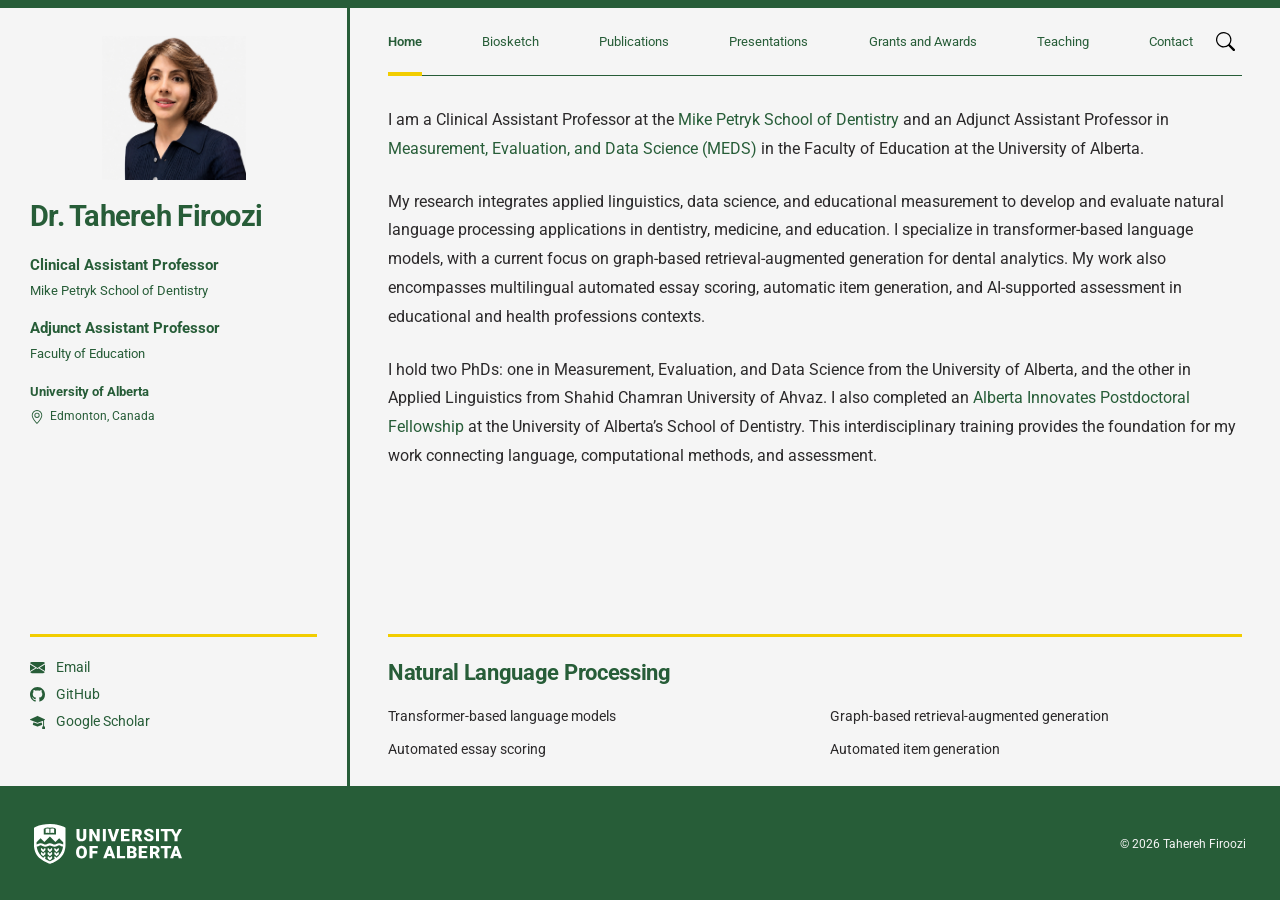
==== commit 91db19c7: "Align footer to page edges and simplify and clarify home portrait" ====
--- a/index.html
+++ b/index.html
@@ -1 +1 @@
-<!doctype html><html lang="en-CA"><head><meta charset="utf-8"><meta name="viewport" content="width=device-width, initial-scale=1"><title>Home | Dr. Tahereh Firoozi</title><meta name="description" content="Dr. Tahereh Firoozi researches natural language processing, language models, and educational measurement in dentistry, medicine, and education."><meta name="theme-color" content="#275D38"><meta property="og:type" content="website"><meta property="og:title" content="Home | Dr. Tahereh Firoozi"><meta property="og:description" content="Dr. Tahereh Firoozi researches natural language processing, language models, and educational measurement in dentistry, medicine, and education."><link rel="icon" type="image/svg+xml" href="assets/favicon.svg"><link rel="stylesheet" href="assets/home-bauhaus.css?v=12"><script defer src="assets/home.js?v=6"></script><script type="application/ld+json">{"@context": "https://schema.org", "@type": "Person", "name": "Tahereh Firoozi", "honorificPrefix": "Dr.", "jobTitle": ["Clinical Assistant Professor", "Adjunct Assistant Professor"], "affiliation": {"@type": "CollegeOrUniversity", "name": "University of Alberta"}, "email": "tahereh.firoozi@ualberta.ca", "knowsAbout": ["Natural language processing", "Educational measurement", "Applied linguistics", "Graph-based retrieval-augmented generation", "Automated essay scoring", "Automatic item generation"]}</script><link rel="stylesheet" href="assets/typography.css?v=2"><link rel="stylesheet" href="assets/accents.css?v=1"><link rel="preload" href="assets/fonts/roboto-400.woff2" as="font" type="font/woff2" crossorigin><link rel="stylesheet" href="assets/ualberta-brand.css?v=3"></head><body><a class="skip" href="#main">Skip to main content</a><div class="page"><aside class="profile" aria-label="Faculty profile"><div class="profile-main"><img class="portrait" src="assets/portrait-geometric.webp" alt="Portrait of Dr. Tahereh Firoozi"><div class="identity"><h1>Dr. Tahereh Firoozi</h1><div class="positions sidebar-roles"><div class="position-group"><strong class="position-title">Clinical Assistant Professor</strong><div class="position-detail">Mike Petryk School of Dentistry</div></div><div class="position-group"><strong class="position-title">Adjunct Assistant Professor</strong><div class="position-detail">Faculty of Education</div></div><div class="position-university">University of Alberta</div><div class="position-location" style="display:flex;align-items:center;gap:6px;font-size:.8em;font-weight:400;margin-top:8px"><img src="assets/location.svg?v=2" width="14" height="14" alt="" aria-hidden="true"><div>Edmonton, Canada</div></div></div></div></div><nav class="sidebar-contacts" aria-label="Contact and academic profiles"><a href="mailto:tahereh.firoozi@ualberta.ca"><img src="assets/envelope-fill.svg?v=2" alt=""><span>Email</span></a><a href="https://github.com/Tahereh-Firoozi"><img src="assets/github.svg?v=2" alt=""><span>GitHub</span></a><a href="https://scholar.google.com/citations?hl=en&amp;user=uJerP4AAAAAJ"><img src="assets/mortarboard-fill.svg?v=2" alt=""><span>Google Scholar</span></a></nav></aside><div class="content"><header class="header"><button class="menu" aria-controls="main-nav" aria-expanded="false">Menu</button><nav class="navigation" id="main-nav" aria-label="Main navigation"><a href="index.html" aria-current="page">Home</a><a href="biosketch.html">Biosketch</a><a href="publications.html">Publications</a><a href="presentations.html">Presentations</a><a href="grants-awards.html">Grants and Awards</a><a href="teaching.html">Teaching</a><a href="contact.html">Contact</a></nav><button class="search-toggle" aria-label="Search this website" aria-controls="search-panel" aria-expanded="false"><img src="assets/search.svg" alt=""></button></header><section class="search-panel" id="search-panel" hidden><label for="site-search">Search this website</label><input id="site-search" type="search" placeholder="Search publications, teaching, and more" autocomplete="off"><p class="search-status" role="status"></p><ul class="search-results"></ul></section><main class="intro" id="main" tabindex="-1"><p>I am a Clinical Assistant Professor at the <a href="https://www.ualberta.ca/en/school-of-dentistry/index.html">Mike Petryk School of Dentistry</a> and an Adjunct Assistant Professor in <a href="https://www.ualberta.ca/en/education/programs/graduate-programs/measurement-evaluation-and-data-science.html">Measurement, Evaluation, and Data Science (MEDS)</a> in the Faculty of Education at the University of Alberta.</p><p>My research integrates applied linguistics, data science, and educational measurement to develop and evaluate natural language processing applications in dentistry, medicine, and education. I specialize in transformer-based language models, with a current focus on graph-based retrieval-augmented generation for dental analytics. My work also encompasses multilingual automated essay scoring, automatic item generation, and AI-supported assessment in educational and health professions contexts.</p><p>I hold two PhDs: one in Measurement, Evaluation, and Data Science from the University of Alberta, and the other in Applied Linguistics from Shahid Chamran University of Ahvaz. I also completed an <a href="https://albertainnovates.ca/projects/postdoctoral-fellowships-recipients/">Alberta Innovates Postdoctoral Fellowship</a> at the University of Alberta’s School of Dentistry. This interdisciplinary training provides the foundation for my work connecting language, computational methods, and assessment.</p></main><section class="research-focus" aria-labelledby="research-focus-title"><h2 id="research-focus-title">Natural Language Processing</h2><ul class="focus-keywords"><li>Transformer-based language models</li><li>Graph-based retrieval-augmented generation</li><li>Automated essay scoring</li><li>Automated item generation</li></ul></section></div></div><footer class="site-footer"><div class="footer-inner"><a class="university-mark" href="https://www.ualberta.ca/en/index.html" aria-label="University of Alberta"><img src="assets/ualberta-logo-reversed-white.svg" width="148" height="41" alt="University of Alberta"></a><p class="footer-copyright">© 2026 Tahereh Firoozi</p></div></footer></body></html>+<!doctype html><html lang="en-CA"><head><meta charset="utf-8"><meta name="viewport" content="width=device-width, initial-scale=1"><title>Home | Dr. Tahereh Firoozi</title><meta name="description" content="Dr. Tahereh Firoozi researches natural language processing, language models, and educational measurement in dentistry, medicine, and education."><meta name="theme-color" content="#275D38"><meta property="og:type" content="website"><meta property="og:title" content="Home | Dr. Tahereh Firoozi"><meta property="og:description" content="Dr. Tahereh Firoozi researches natural language processing, language models, and educational measurement in dentistry, medicine, and education."><link rel="icon" type="image/svg+xml" href="assets/favicon.svg"><link rel="stylesheet" href="assets/home-bauhaus.css?v=12"><script defer src="assets/home.js?v=6"></script><script type="application/ld+json">{"@context": "https://schema.org", "@type": "Person", "name": "Tahereh Firoozi", "honorificPrefix": "Dr.", "jobTitle": ["Clinical Assistant Professor", "Adjunct Assistant Professor"], "affiliation": {"@type": "CollegeOrUniversity", "name": "University of Alberta"}, "email": "tahereh.firoozi@ualberta.ca", "knowsAbout": ["Natural language processing", "Educational measurement", "Applied linguistics", "Graph-based retrieval-augmented generation", "Automated essay scoring", "Automatic item generation"]}</script><link rel="stylesheet" href="assets/typography.css?v=2"><link rel="stylesheet" href="assets/accents.css?v=1"><link rel="preload" href="assets/fonts/roboto-400.woff2" as="font" type="font/woff2" crossorigin><link rel="stylesheet" href="assets/ualberta-brand.css?v=4"></head><body><a class="skip" href="#main">Skip to main content</a><div class="page"><aside class="profile" aria-label="Faculty profile"><div class="profile-main"><img class="portrait" src="assets/portrait-clean.webp" width="1254" height="1254" decoding="async" fetchpriority="high" alt="Portrait of Dr. Tahereh Firoozi"><div class="identity"><h1>Dr. Tahereh Firoozi</h1><div class="positions sidebar-roles"><div class="position-group"><strong class="position-title">Clinical Assistant Professor</strong><div class="position-detail">Mike Petryk School of Dentistry</div></div><div class="position-group"><strong class="position-title">Adjunct Assistant Professor</strong><div class="position-detail">Faculty of Education</div></div><div class="position-university">University of Alberta</div><div class="position-location" style="display:flex;align-items:center;gap:6px;font-size:.8em;font-weight:400;margin-top:8px"><img src="assets/location.svg?v=2" width="14" height="14" alt="" aria-hidden="true"><div>Edmonton, Canada</div></div></div></div></div><nav class="sidebar-contacts" aria-label="Contact and academic profiles"><a href="mailto:tahereh.firoozi@ualberta.ca"><img src="assets/envelope-fill.svg?v=2" alt=""><span>Email</span></a><a href="https://github.com/Tahereh-Firoozi"><img src="assets/github.svg?v=2" alt=""><span>GitHub</span></a><a href="https://scholar.google.com/citations?hl=en&amp;user=uJerP4AAAAAJ"><img src="assets/mortarboard-fill.svg?v=2" alt=""><span>Google Scholar</span></a></nav></aside><div class="content"><header class="header"><button class="menu" aria-controls="main-nav" aria-expanded="false">Menu</button><nav class="navigation" id="main-nav" aria-label="Main navigation"><a href="index.html" aria-current="page">Home</a><a href="biosketch.html">Biosketch</a><a href="publications.html">Publications</a><a href="presentations.html">Presentations</a><a href="grants-awards.html">Grants and Awards</a><a href="teaching.html">Teaching</a><a href="contact.html">Contact</a></nav><button class="search-toggle" aria-label="Search this website" aria-controls="search-panel" aria-expanded="false"><img src="assets/search.svg" alt=""></button></header><section class="search-panel" id="search-panel" hidden><label for="site-search">Search this website</label><input id="site-search" type="search" placeholder="Search publications, teaching, and more" autocomplete="off"><p class="search-status" role="status"></p><ul class="search-results"></ul></section><main class="intro" id="main" tabindex="-1"><p>I am a Clinical Assistant Professor at the <a href="https://www.ualberta.ca/en/school-of-dentistry/index.html">Mike Petryk School of Dentistry</a> and an Adjunct Assistant Professor in <a href="https://www.ualberta.ca/en/education/programs/graduate-programs/measurement-evaluation-and-data-science.html">Measurement, Evaluation, and Data Science (MEDS)</a> in the Faculty of Education at the University of Alberta.</p><p>My research integrates applied linguistics, data science, and educational measurement to develop and evaluate natural language processing applications in dentistry, medicine, and education. I specialize in transformer-based language models, with a current focus on graph-based retrieval-augmented generation for dental analytics. My work also encompasses multilingual automated essay scoring, automatic item generation, and AI-supported assessment in educational and health professions contexts.</p><p>I hold two PhDs: one in Measurement, Evaluation, and Data Science from the University of Alberta, and the other in Applied Linguistics from Shahid Chamran University of Ahvaz. I also completed an <a href="https://albertainnovates.ca/projects/postdoctoral-fellowships-recipients/">Alberta Innovates Postdoctoral Fellowship</a> at the University of Alberta’s School of Dentistry. This interdisciplinary training provides the foundation for my work connecting language, computational methods, and assessment.</p></main><section class="research-focus" aria-labelledby="research-focus-title"><h2 id="research-focus-title">Natural Language Processing</h2><ul class="focus-keywords"><li>Transformer-based language models</li><li>Graph-based retrieval-augmented generation</li><li>Automated essay scoring</li><li>Automated item generation</li></ul></section></div></div><footer class="site-footer"><div class="footer-inner"><a class="university-mark" href="https://www.ualberta.ca/en/index.html" aria-label="University of Alberta"><img src="assets/ualberta-logo-reversed-white.svg" width="148" height="41" alt="University of Alberta"></a><p class="footer-copyright">© 2026 Tahereh Firoozi</p></div></footer></body></html>
--- a/assets/accents.css
+++ b/assets/accents.css
@@ -1,21 +1,2 @@
-/* Geometric page accents: a quiet turn on arrival, without moving content. */
-.profile::before,.page-intro::after,.brand-monogram::after{
- transform-origin:center;
- pointer-events:none;
-}
-@media(prefers-reduced-motion:no-preference){
- @keyframes accent-turn{
-  0%,12%{transform:rotate(0deg) scale(1)}
-  38%{transform:rotate(90deg) scale(.68);border-radius:18%}
-  62%{transform:rotate(180deg) scale(.68);border-radius:18%}
-  88%,100%{transform:rotate(180deg) scale(1);border-radius:0}
- }
- .profile::before,.page-intro::after{animation:accent-turn 4.8s ease-in-out both}
- .brand-monogram::after{animation:accent-turn 4.8s ease-in-out both}
-}
-@media(prefers-reduced-motion:reduce){
- .profile::before,.page-intro::after,.brand-monogram::after{animation:none!important;transform:none}
-}
-@media print{
- .profile::before,.page-intro::after,.brand-monogram::after{animation:none!important;transform:none}
-}
+/* Decorative animated squares removed across all pages. */
+.profile::before,.page-intro::after,.brand-monogram::after{content:none!important;display:none!important;animation:none!important}
--- a/assets/ualberta-brand.css
+++ b/assets/ualberta-brand.css
@@ -160,3 +160,9 @@
  .publication-year .publication{margin-left:140px}
  .publication-year .publication.record-with-cover{margin-left:0}
 }
+
+/* Full-width footer alignment and crisp portrait rendering. */
+.site-footer .footer-inner{max-width:none;width:100%;padding-left:34px;padding-right:34px;flex-wrap:nowrap}
+.site-footer .footer-copyright{margin-left:auto;text-align:right}
+.profile .portrait{filter:none;transform:none;image-rendering:auto;animation:none}
+@media(max-width:420px){.site-footer .footer-inner{padding-left:24px;padding-right:24px;gap:24px}.site-footer .footer-copyright{max-width:130px}}
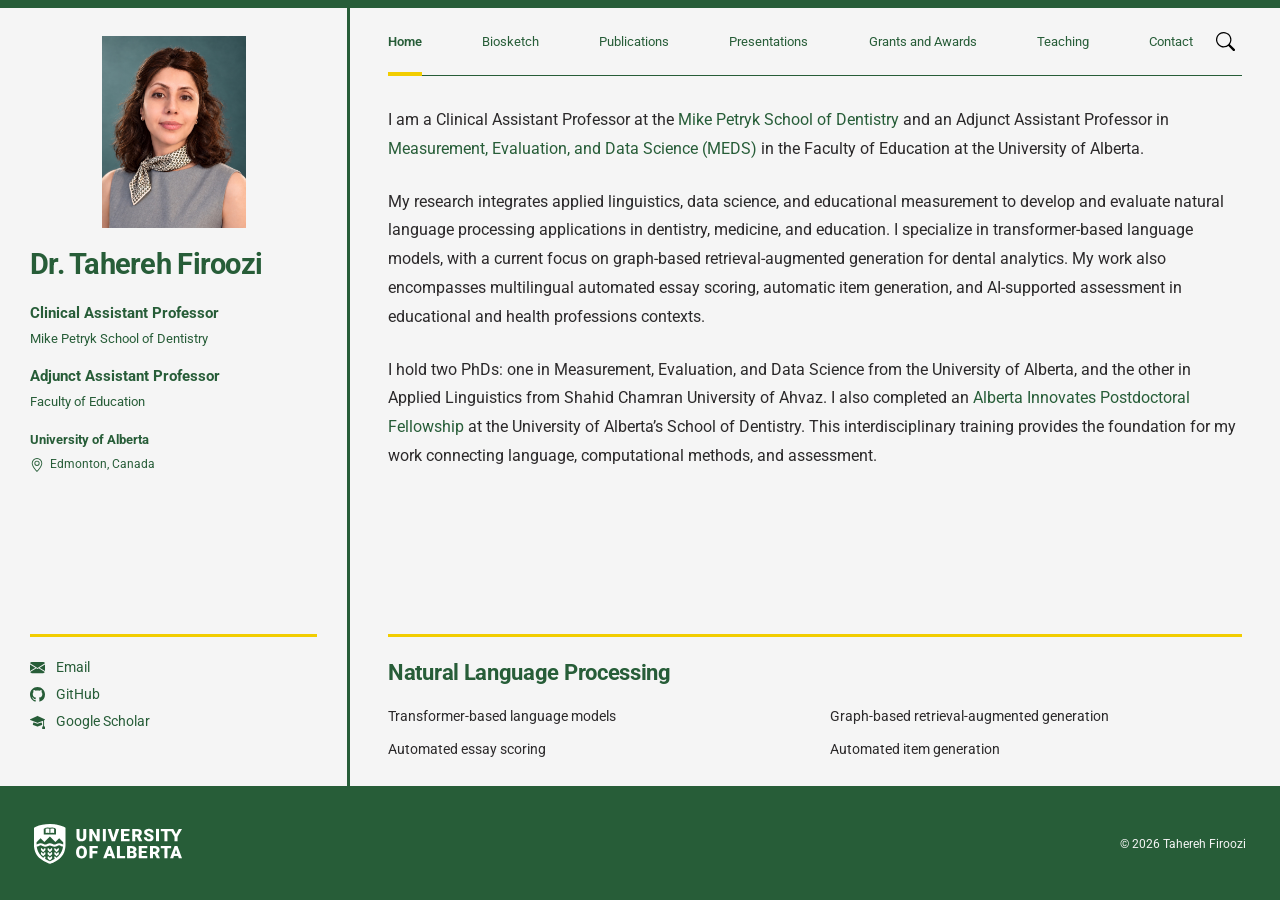
==== commit 23f2605b: "Replace home profile photo with supplied original portrait" ====
--- a/index.html
+++ b/index.html
@@ -1 +1 @@
-<!doctype html><html lang="en-CA"><head><meta charset="utf-8"><meta name="viewport" content="width=device-width, initial-scale=1"><title>Home | Dr. Tahereh Firoozi</title><meta name="description" content="Dr. Tahereh Firoozi researches natural language processing, language models, and educational measurement in dentistry, medicine, and education."><meta name="theme-color" content="#275D38"><meta property="og:type" content="website"><meta property="og:title" content="Home | Dr. Tahereh Firoozi"><meta property="og:description" content="Dr. Tahereh Firoozi researches natural language processing, language models, and educational measurement in dentistry, medicine, and education."><link rel="icon" type="image/svg+xml" href="assets/favicon.svg"><link rel="stylesheet" href="assets/home-bauhaus.css?v=12"><script defer src="assets/home.js?v=6"></script><script type="application/ld+json">{"@context": "https://schema.org", "@type": "Person", "name": "Tahereh Firoozi", "honorificPrefix": "Dr.", "jobTitle": ["Clinical Assistant Professor", "Adjunct Assistant Professor"], "affiliation": {"@type": "CollegeOrUniversity", "name": "University of Alberta"}, "email": "tahereh.firoozi@ualberta.ca", "knowsAbout": ["Natural language processing", "Educational measurement", "Applied linguistics", "Graph-based retrieval-augmented generation", "Automated essay scoring", "Automatic item generation"]}</script><link rel="stylesheet" href="assets/typography.css?v=2"><link rel="stylesheet" href="assets/accents.css?v=1"><link rel="preload" href="assets/fonts/roboto-400.woff2" as="font" type="font/woff2" crossorigin><link rel="stylesheet" href="assets/ualberta-brand.css?v=4"></head><body><a class="skip" href="#main">Skip to main content</a><div class="page"><aside class="profile" aria-label="Faculty profile"><div class="profile-main"><img class="portrait" src="assets/portrait-clean.webp" width="1254" height="1254" decoding="async" fetchpriority="high" alt="Portrait of Dr. Tahereh Firoozi"><div class="identity"><h1>Dr. Tahereh Firoozi</h1><div class="positions sidebar-roles"><div class="position-group"><strong class="position-title">Clinical Assistant Professor</strong><div class="position-detail">Mike Petryk School of Dentistry</div></div><div class="position-group"><strong class="position-title">Adjunct Assistant Professor</strong><div class="position-detail">Faculty of Education</div></div><div class="position-university">University of Alberta</div><div class="position-location" style="display:flex;align-items:center;gap:6px;font-size:.8em;font-weight:400;margin-top:8px"><img src="assets/location.svg?v=2" width="14" height="14" alt="" aria-hidden="true"><div>Edmonton, Canada</div></div></div></div></div><nav class="sidebar-contacts" aria-label="Contact and academic profiles"><a href="mailto:tahereh.firoozi@ualberta.ca"><img src="assets/envelope-fill.svg?v=2" alt=""><span>Email</span></a><a href="https://github.com/Tahereh-Firoozi"><img src="assets/github.svg?v=2" alt=""><span>GitHub</span></a><a href="https://scholar.google.com/citations?hl=en&amp;user=uJerP4AAAAAJ"><img src="assets/mortarboard-fill.svg?v=2" alt=""><span>Google Scholar</span></a></nav></aside><div class="content"><header class="header"><button class="menu" aria-controls="main-nav" aria-expanded="false">Menu</button><nav class="navigation" id="main-nav" aria-label="Main navigation"><a href="index.html" aria-current="page">Home</a><a href="biosketch.html">Biosketch</a><a href="publications.html">Publications</a><a href="presentations.html">Presentations</a><a href="grants-awards.html">Grants and Awards</a><a href="teaching.html">Teaching</a><a href="contact.html">Contact</a></nav><button class="search-toggle" aria-label="Search this website" aria-controls="search-panel" aria-expanded="false"><img src="assets/search.svg" alt=""></button></header><section class="search-panel" id="search-panel" hidden><label for="site-search">Search this website</label><input id="site-search" type="search" placeholder="Search publications, teaching, and more" autocomplete="off"><p class="search-status" role="status"></p><ul class="search-results"></ul></section><main class="intro" id="main" tabindex="-1"><p>I am a Clinical Assistant Professor at the <a href="https://www.ualberta.ca/en/school-of-dentistry/index.html">Mike Petryk School of Dentistry</a> and an Adjunct Assistant Professor in <a href="https://www.ualberta.ca/en/education/programs/graduate-programs/measurement-evaluation-and-data-science.html">Measurement, Evaluation, and Data Science (MEDS)</a> in the Faculty of Education at the University of Alberta.</p><p>My research integrates applied linguistics, data science, and educational measurement to develop and evaluate natural language processing applications in dentistry, medicine, and education. I specialize in transformer-based language models, with a current focus on graph-based retrieval-augmented generation for dental analytics. My work also encompasses multilingual automated essay scoring, automatic item generation, and AI-supported assessment in educational and health professions contexts.</p><p>I hold two PhDs: one in Measurement, Evaluation, and Data Science from the University of Alberta, and the other in Applied Linguistics from Shahid Chamran University of Ahvaz. I also completed an <a href="https://albertainnovates.ca/projects/postdoctoral-fellowships-recipients/">Alberta Innovates Postdoctoral Fellowship</a> at the University of Alberta’s School of Dentistry. This interdisciplinary training provides the foundation for my work connecting language, computational methods, and assessment.</p></main><section class="research-focus" aria-labelledby="research-focus-title"><h2 id="research-focus-title">Natural Language Processing</h2><ul class="focus-keywords"><li>Transformer-based language models</li><li>Graph-based retrieval-augmented generation</li><li>Automated essay scoring</li><li>Automated item generation</li></ul></section></div></div><footer class="site-footer"><div class="footer-inner"><a class="university-mark" href="https://www.ualberta.ca/en/index.html" aria-label="University of Alberta"><img src="assets/ualberta-logo-reversed-white.svg" width="148" height="41" alt="University of Alberta"></a><p class="footer-copyright">© 2026 Tahereh Firoozi</p></div></footer></body></html>+<!doctype html><html lang="en-CA"><head><meta charset="utf-8"><meta name="viewport" content="width=device-width, initial-scale=1"><title>Home | Dr. Tahereh Firoozi</title><meta name="description" content="Dr. Tahereh Firoozi researches natural language processing, language models, and educational measurement in dentistry, medicine, and education."><meta name="theme-color" content="#275D38"><meta property="og:type" content="website"><meta property="og:title" content="Home | Dr. Tahereh Firoozi"><meta property="og:description" content="Dr. Tahereh Firoozi researches natural language processing, language models, and educational measurement in dentistry, medicine, and education."><link rel="icon" type="image/svg+xml" href="assets/favicon.svg"><link rel="stylesheet" href="assets/home-bauhaus.css?v=12"><script defer src="assets/home.js?v=6"></script><script type="application/ld+json">{"@context": "https://schema.org", "@type": "Person", "name": "Tahereh Firoozi", "honorificPrefix": "Dr.", "jobTitle": ["Clinical Assistant Professor", "Adjunct Assistant Professor"], "affiliation": {"@type": "CollegeOrUniversity", "name": "University of Alberta"}, "email": "tahereh.firoozi@ualberta.ca", "knowsAbout": ["Natural language processing", "Educational measurement", "Applied linguistics", "Graph-based retrieval-augmented generation", "Automated essay scoring", "Automatic item generation"]}</script><link rel="stylesheet" href="assets/typography.css?v=2"><link rel="stylesheet" href="assets/accents.css?v=1"><link rel="preload" href="assets/fonts/roboto-400.woff2" as="font" type="font/woff2" crossorigin><link rel="stylesheet" href="assets/ualberta-brand.css?v=4"></head><body><a class="skip" href="#main">Skip to main content</a><div class="page"><aside class="profile" aria-label="Faculty profile"><div class="profile-main"><img class="portrait" src="assets/portrait-october-2026.jpeg" width="1086" height="1448" style="aspect-ratio:1086/1448" decoding="async" fetchpriority="high" alt="Portrait of Dr. Tahereh Firoozi"><div class="identity"><h1>Dr. Tahereh Firoozi</h1><div class="positions sidebar-roles"><div class="position-group"><strong class="position-title">Clinical Assistant Professor</strong><div class="position-detail">Mike Petryk School of Dentistry</div></div><div class="position-group"><strong class="position-title">Adjunct Assistant Professor</strong><div class="position-detail">Faculty of Education</div></div><div class="position-university">University of Alberta</div><div class="position-location" style="display:flex;align-items:center;gap:6px;font-size:.8em;font-weight:400;margin-top:8px"><img src="assets/location.svg?v=2" width="14" height="14" alt="" aria-hidden="true"><div>Edmonton, Canada</div></div></div></div></div><nav class="sidebar-contacts" aria-label="Contact and academic profiles"><a href="mailto:tahereh.firoozi@ualberta.ca"><img src="assets/envelope-fill.svg?v=2" alt=""><span>Email</span></a><a href="https://github.com/Tahereh-Firoozi"><img src="assets/github.svg?v=2" alt=""><span>GitHub</span></a><a href="https://scholar.google.com/citations?hl=en&amp;user=uJerP4AAAAAJ"><img src="assets/mortarboard-fill.svg?v=2" alt=""><span>Google Scholar</span></a></nav></aside><div class="content"><header class="header"><button class="menu" aria-controls="main-nav" aria-expanded="false">Menu</button><nav class="navigation" id="main-nav" aria-label="Main navigation"><a href="index.html" aria-current="page">Home</a><a href="biosketch.html">Biosketch</a><a href="publications.html">Publications</a><a href="presentations.html">Presentations</a><a href="grants-awards.html">Grants and Awards</a><a href="teaching.html">Teaching</a><a href="contact.html">Contact</a></nav><button class="search-toggle" aria-label="Search this website" aria-controls="search-panel" aria-expanded="false"><img src="assets/search.svg" alt=""></button></header><section class="search-panel" id="search-panel" hidden><label for="site-search">Search this website</label><input id="site-search" type="search" placeholder="Search publications, teaching, and more" autocomplete="off"><p class="search-status" role="status"></p><ul class="search-results"></ul></section><main class="intro" id="main" tabindex="-1"><p>I am a Clinical Assistant Professor at the <a href="https://www.ualberta.ca/en/school-of-dentistry/index.html">Mike Petryk School of Dentistry</a> and an Adjunct Assistant Professor in <a href="https://www.ualberta.ca/en/education/programs/graduate-programs/measurement-evaluation-and-data-science.html">Measurement, Evaluation, and Data Science (MEDS)</a> in the Faculty of Education at the University of Alberta.</p><p>My research integrates applied linguistics, data science, and educational measurement to develop and evaluate natural language processing applications in dentistry, medicine, and education. I specialize in transformer-based language models, with a current focus on graph-based retrieval-augmented generation for dental analytics. My work also encompasses multilingual automated essay scoring, automatic item generation, and AI-supported assessment in educational and health professions contexts.</p><p>I hold two PhDs: one in Measurement, Evaluation, and Data Science from the University of Alberta, and the other in Applied Linguistics from Shahid Chamran University of Ahvaz. I also completed an <a href="https://albertainnovates.ca/projects/postdoctoral-fellowships-recipients/">Alberta Innovates Postdoctoral Fellowship</a> at the University of Alberta’s School of Dentistry. This interdisciplinary training provides the foundation for my work connecting language, computational methods, and assessment.</p></main><section class="research-focus" aria-labelledby="research-focus-title"><h2 id="research-focus-title">Natural Language Processing</h2><ul class="focus-keywords"><li>Transformer-based language models</li><li>Graph-based retrieval-augmented generation</li><li>Automated essay scoring</li><li>Automated item generation</li></ul></section></div></div><footer class="site-footer"><div class="footer-inner"><a class="university-mark" href="https://www.ualberta.ca/en/index.html" aria-label="University of Alberta"><img src="assets/ualberta-logo-reversed-white.svg" width="148" height="41" alt="University of Alberta"></a><p class="footer-copyright">© 2026 Tahereh Firoozi</p></div></footer></body></html>
